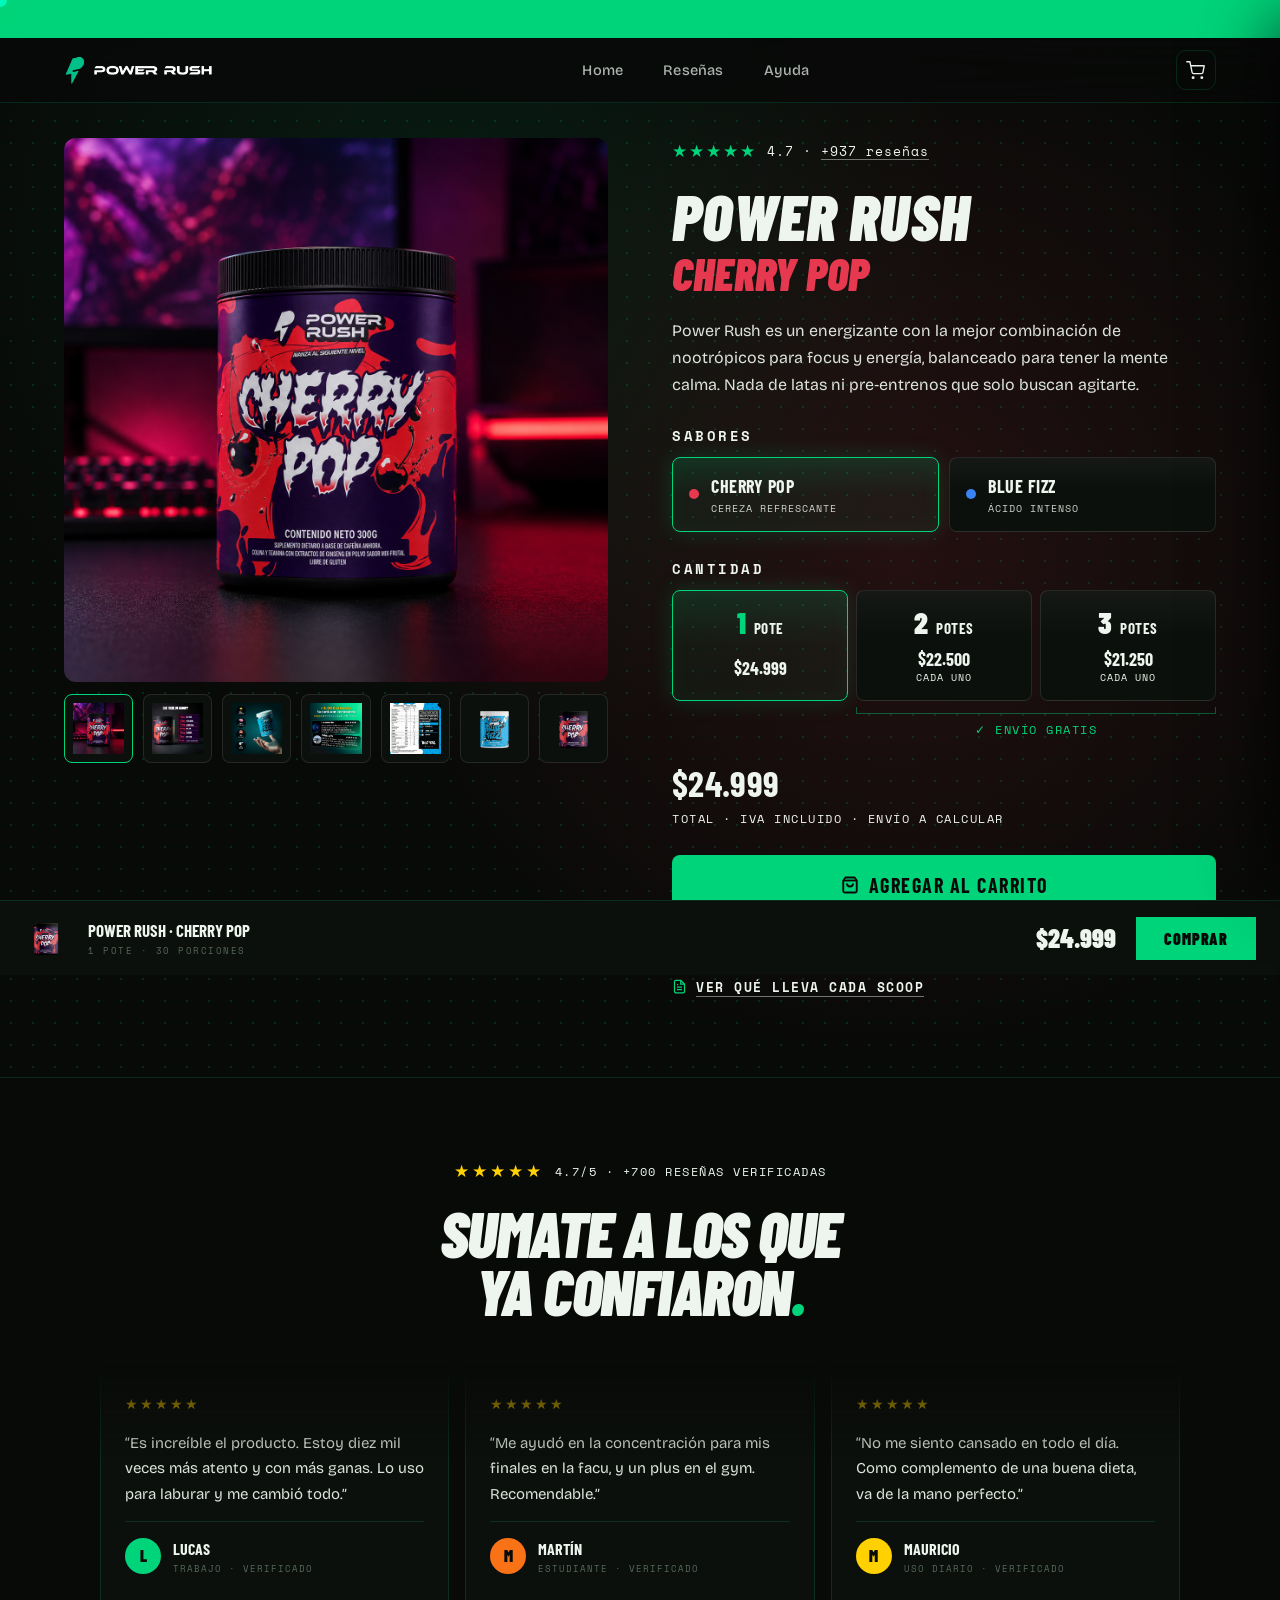
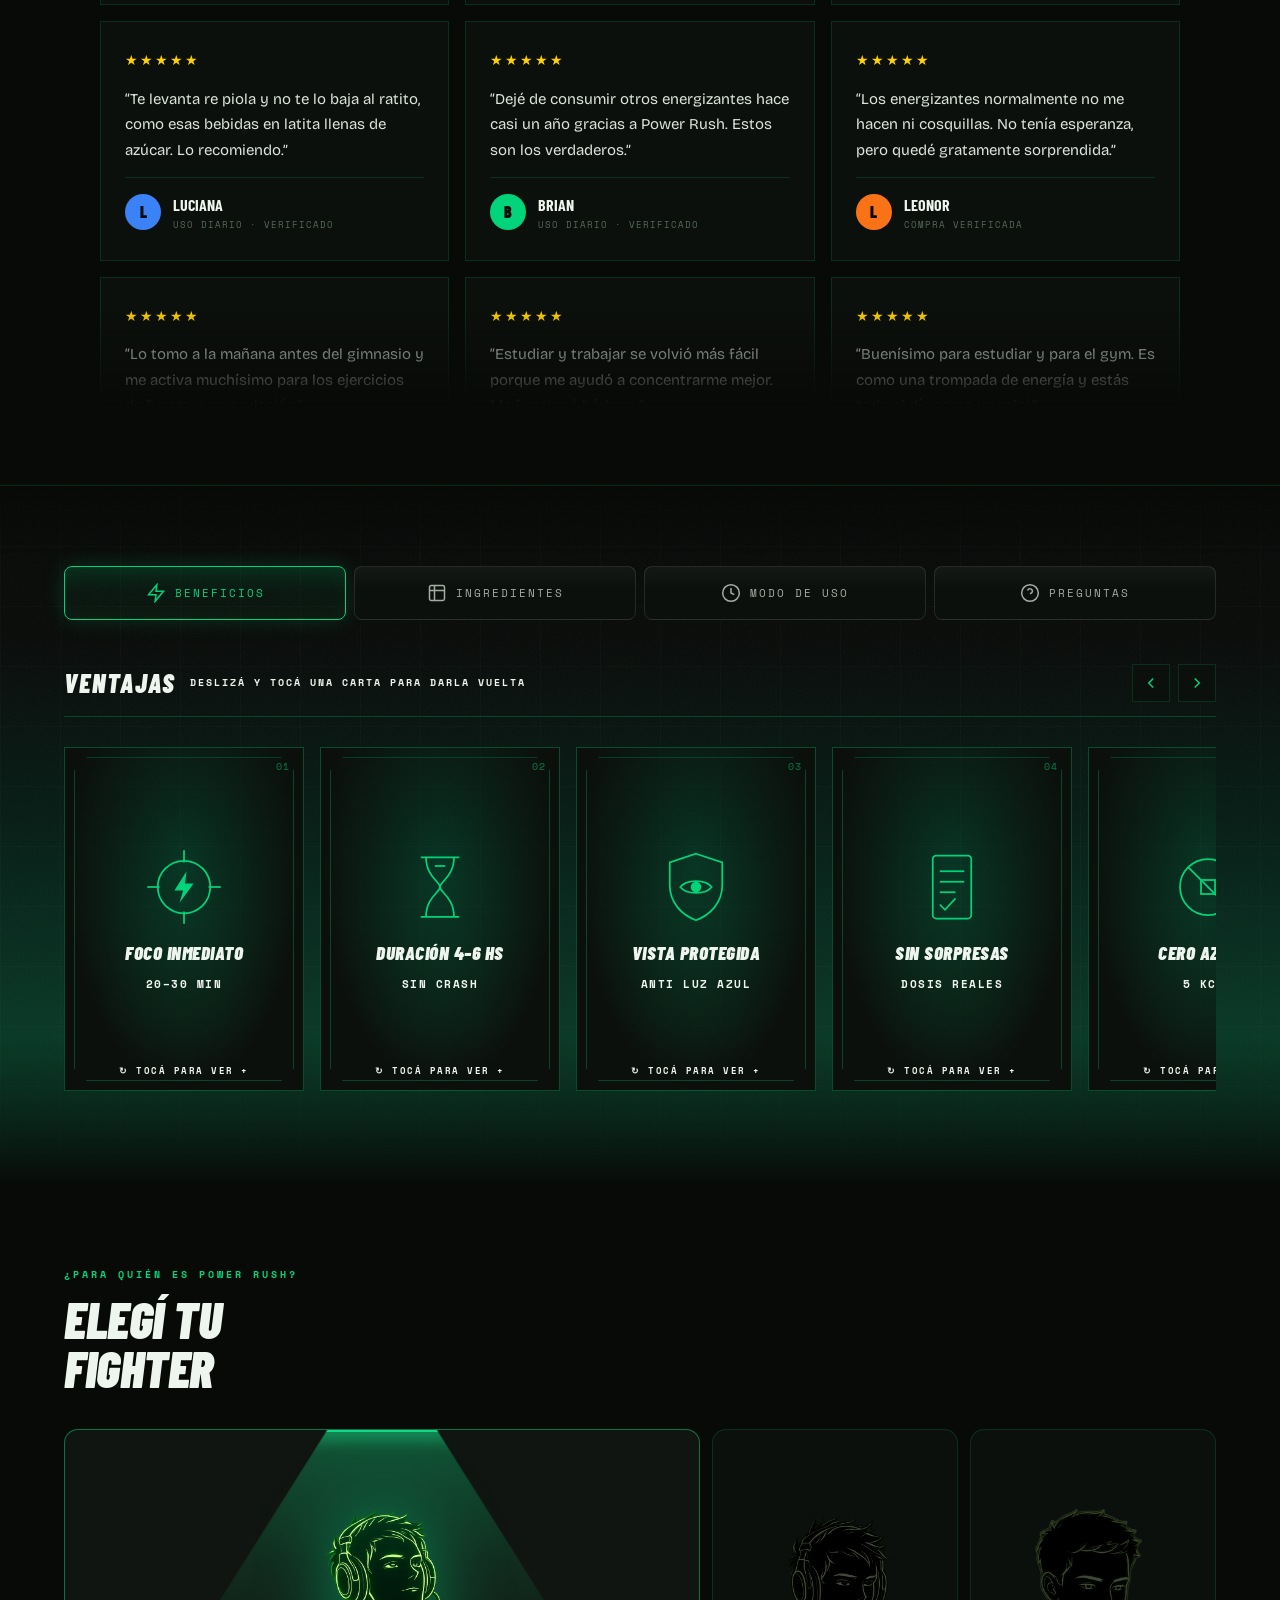
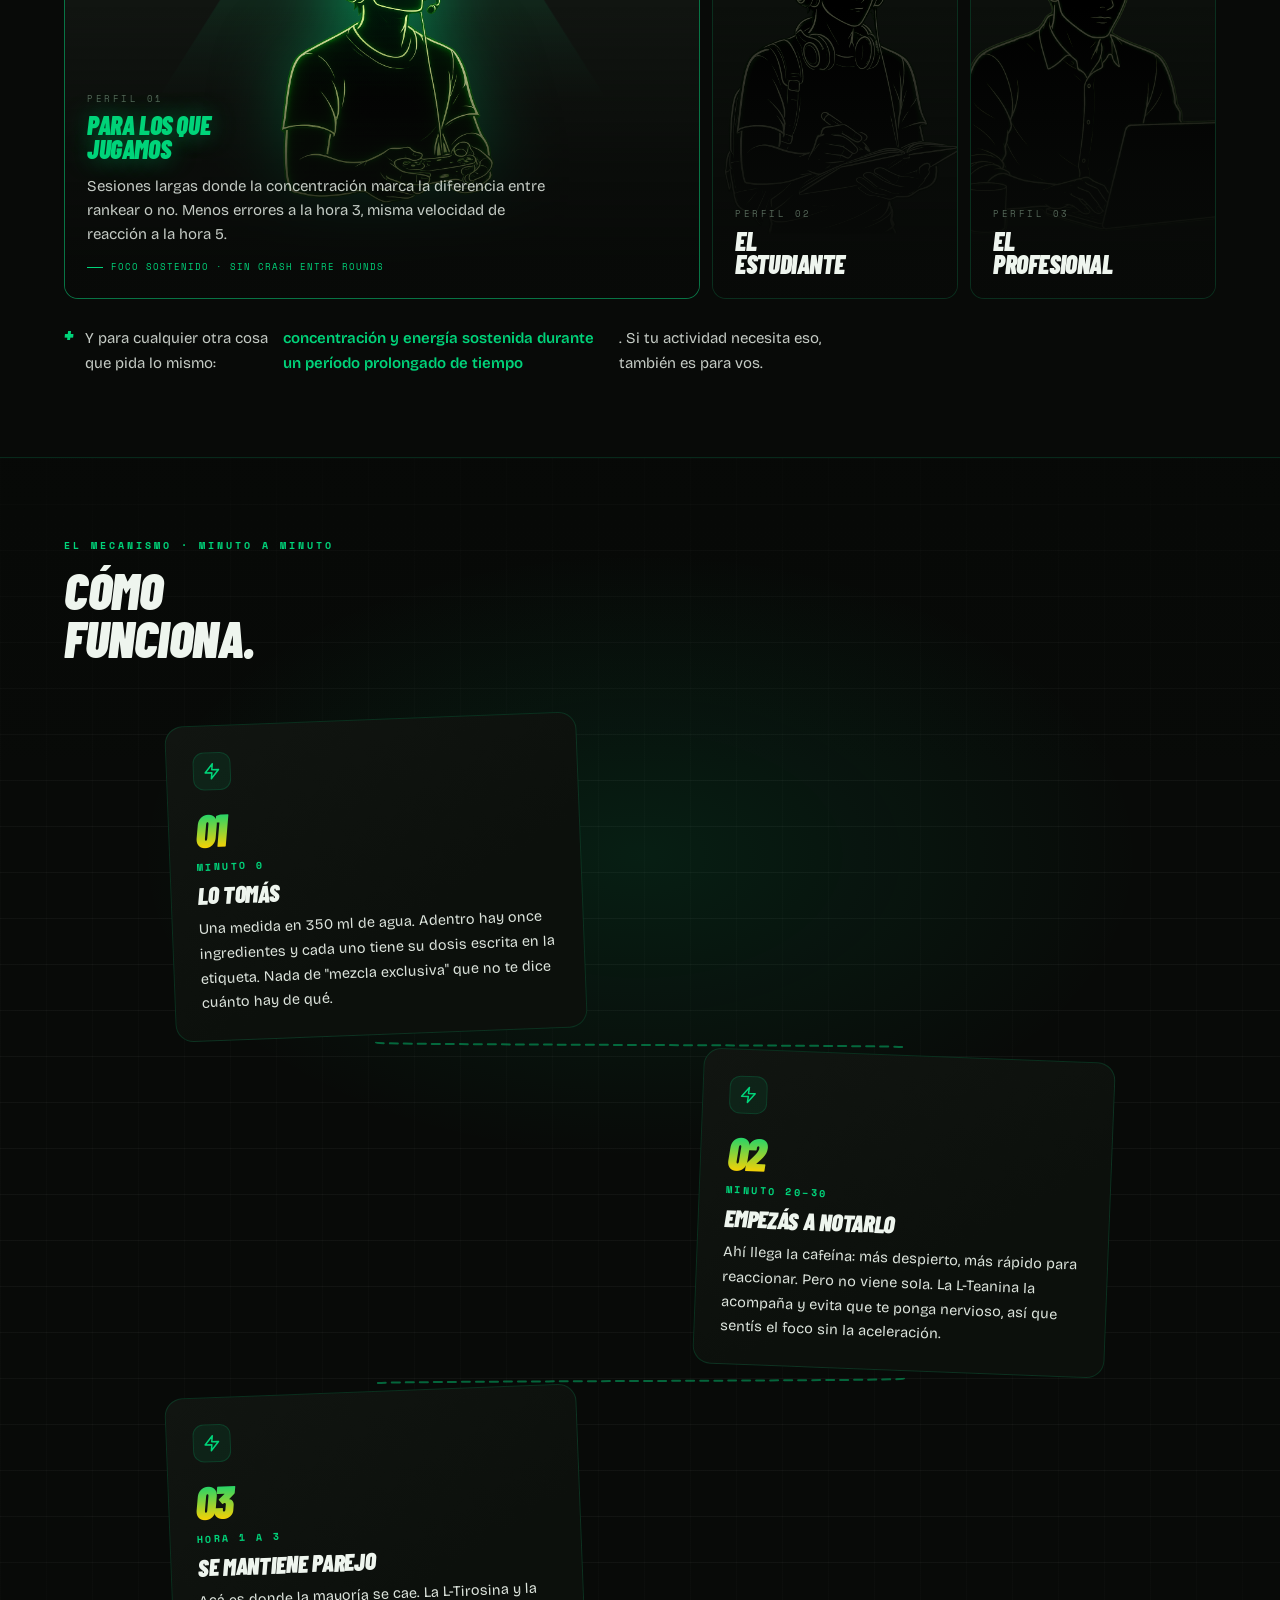
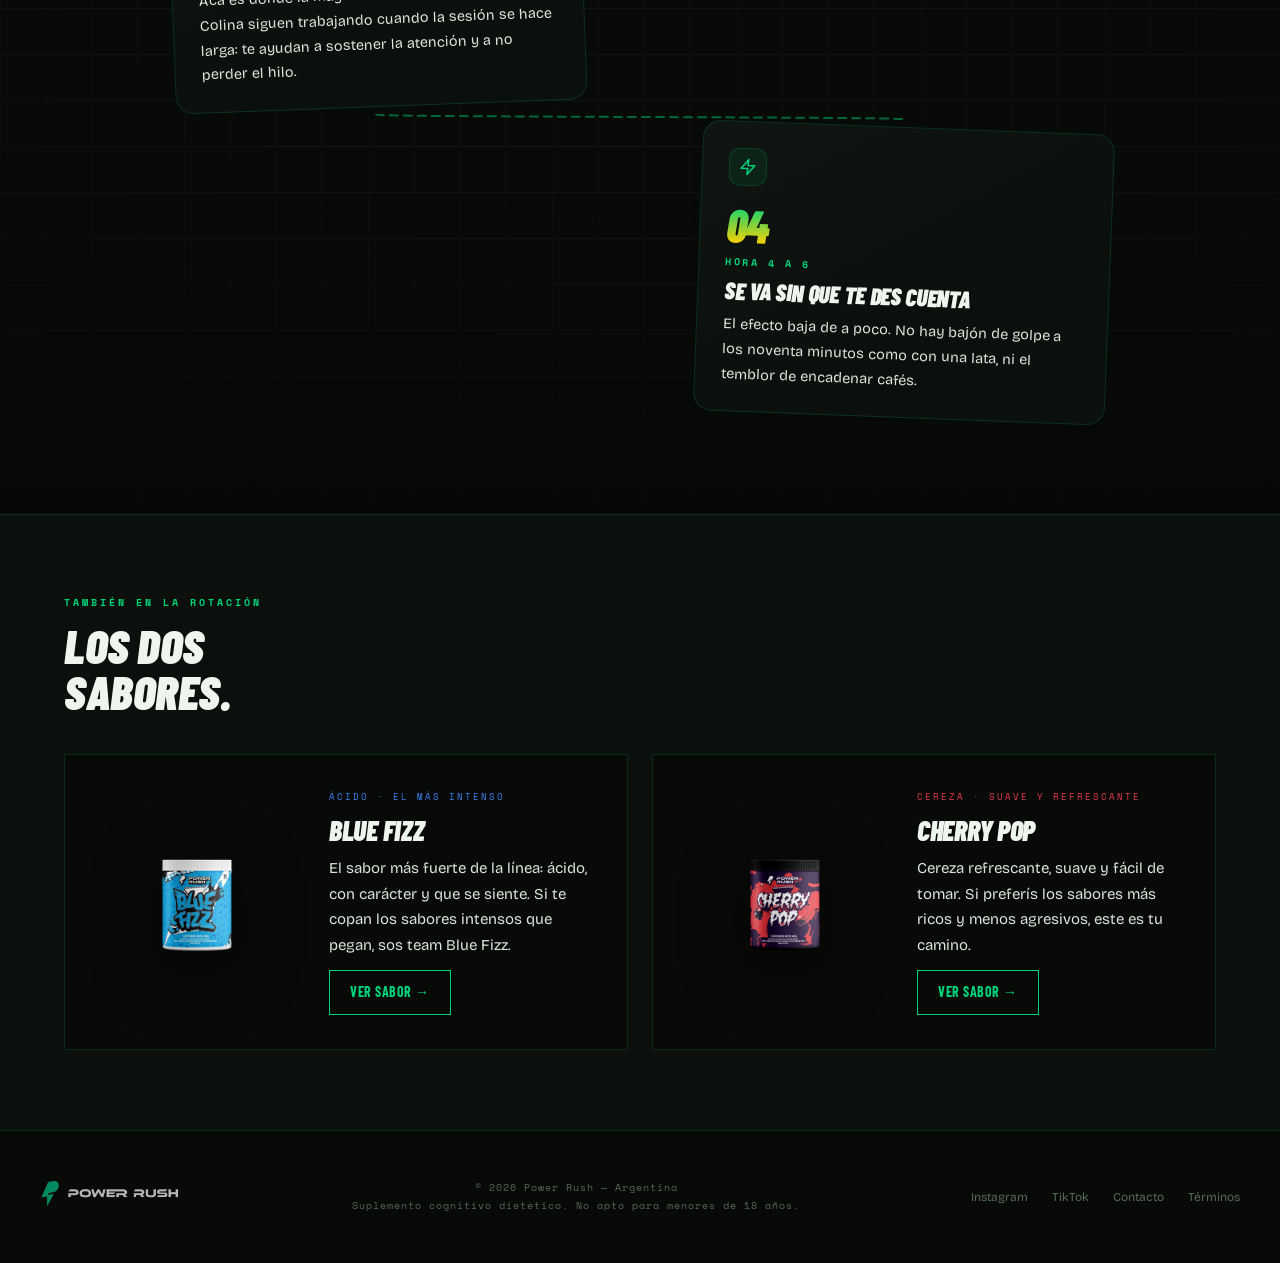
==== products/powerrush/index.html @ f7fc1cd8 "Favicon de marca, URLs limpias y ajustes del carrito Favicon - Reemplaza el data URI que usaba un ra" ====
<!DOCTYPE html>
<html lang="es">
<head>
  <meta charset="UTF-8">
  <meta name="viewport" content="width=device-width, initial-scale=1.0">
  <title>Power Rush — Comprá tu pote</title>
  <link rel="icon" type="image/png" href="/favicon-96x96.png" sizes="96x96">
  <link rel="icon" type="image/svg+xml" href="/favicon.svg">
  <link rel="shortcut icon" href="/favicon.ico">
  <link rel="apple-touch-icon" sizes="180x180" href="/apple-touch-icon.png">
  <link rel="manifest" href="/site.webmanifest">
  <meta name="description" content="Elegí tu sabor y hacé tu pedido. 7 nootropicos + vitaminas. Dosis reales. Envío a todo el país.">
  <link rel="preconnect" href="https://fonts.googleapis.com">
  <link rel="preconnect" href="https://fonts.gstatic.com" crossorigin>
  <link href="https://fonts.googleapis.com/css2?family=Barlow+Condensed:ital,wght@0,400;0,700;0,900;1,700;1,900&family=Bricolage+Grotesque:wght@400;500;600;700&family=Space+Mono:wght@400;700&display=swap" rel="stylesheet">
  <style>
    *, *::before, *::after { margin: 0; padding: 0; box-sizing: border-box; }

    :root {
      --bg:      #080A08;
      --bg2:     #0C100C;
      --bg3:     #111511;
      --green:   #00D47A;
      --glo-lo:  rgba(0,212,122,0.10);
      --yellow:  #FFD100;
      --red:     #FF3C3C;
      --blue:    #3B82F6;
      --orange:  #F97316;
      --cherry:  #E63950;
      --white:   #EEF5EE;
      --gray:    #56685A;
      --border:  rgba(0,212,122,0.16);
      --hd: 'Barlow Condensed', sans-serif;
      --bd: 'Bricolage Grotesque', sans-serif;
      --mo: 'Space Mono', monospace;
      --annh: 38px;
      --flavor-accent: #E63950;
      --flavor-glo: rgba(230,57,80,0.13);
    }

    html { scroll-behavior: smooth; }
    body { background: var(--bg); color: var(--white); font-family: var(--bd); font-size: 16px; line-height: 1.6; overflow-x: hidden; cursor: none; }
    a, button { cursor: none; }

    /* CURSOR */
    #cur { position: fixed; width: 14px; height: 14px; border-radius: 50%; background: var(--green); pointer-events: none; z-index: 10000; transform: translate(-50%,-50%); transition: width .18s, height .18s, opacity .18s; mix-blend-mode: screen; }
    #cur-glo { position: fixed; width: 64px; height: 64px; border-radius: 50%; background: radial-gradient(circle, rgba(0,212,122,.2) 0%, transparent 70%); pointer-events: none; z-index: 9999; transform: translate(-50%,-50%); }
    /* En dispositivos táctiles no hay cursor: ocultamos el punto y restauramos el cursor normal */
    @media (hover: none), (pointer: coarse) {
      #cur, #cur-glo { display: none !important; }
      body, a, button { cursor: auto !important; }
    }

    /* PROGRESS */
    #progress { position: fixed; top: 0; left: 0; height: 3px; width: 0%; z-index: 10001; background: linear-gradient(90deg, var(--green), var(--yellow)); box-shadow: 0 0 8px var(--green); transition: width .06s linear; }

    /* ACHIEVEMENTS */
    /* ANNOUNCE */
    #announce { position: fixed; top: 0; left: 0; right: 0; z-index: 1002; height: var(--annh); background: var(--green); overflow: hidden; }
    .ann-rot { position: relative; width: 100%; height: 100%; }
    .ann-msg { position: absolute; inset: 0; display: flex; align-items: center; justify-content: center; gap: 9px; padding: 0 14px; opacity: 0; font-family: var(--mo); font-weight: 400; font-size: 11.5px; letter-spacing: 1px; text-transform: uppercase; white-space: nowrap; color: #04170D; animation: annRot 15s infinite; }
    .ann-msg:nth-child(2) { animation-delay: 5s; }
    .ann-msg:nth-child(3) { animation-delay: 10s; }
    .ann-msg b { font-weight: 700; }
    .ann-msg svg { width: 14px; height: 14px; flex: none; opacity: .85; }
    @keyframes annRot {
      0%    { opacity: 0; transform: translateY(7px); }
      2.5%  { opacity: 1; transform: translateY(0); }
      30%   { opacity: 1; transform: translateY(0); }
      33%   { opacity: 0; transform: translateY(-7px); }
      100%  { opacity: 0; transform: translateY(-7px); }
    }
    @media (prefers-reduced-motion: reduce) {
      .ann-msg { animation-name: annRotFade; }
      @keyframes annRotFade { 0% { opacity: 0; } 2.5% { opacity: 1; } 30% { opacity: 1; } 33% { opacity: 0; } 100% { opacity: 0; } }
    }

    /* NAV */
    nav { position: fixed; top: var(--annh); left: 0; right: 0; background: rgba(8,10,8,.88); backdrop-filter: blur(24px) saturate(1.4); border-bottom: 1px solid var(--border); padding: 12px 0; z-index: 1000; }
    .nav-inner { max-width: 1200px; margin: 0 auto; padding: 0 24px; display: flex; align-items: center; justify-content: space-between; gap: 24px; }
    .nav-logo img { height: 30px; width: auto; display: block; }
    .nav-links { display: flex; gap: 40px; list-style: none; }
    .nav-links a { position: relative; color: rgba(238,245,238,.72); text-decoration: none; font-size: 14.5px; font-weight: 500; letter-spacing: .2px; transition: color .2s; }
    .nav-links a::after { content: ''; position: absolute; left: 0; right: 0; bottom: -7px; height: 1px; background: var(--green); transform: scaleX(0); transition: transform .22s ease; }
    .nav-links a:hover { color: var(--white); }
    .nav-links a:hover::after { transform: scaleX(1); }

    /* ===== HERO ===== */
    #prod-hero { padding-top: calc(var(--annh) + 60px + 40px); padding-bottom: 80px; position: relative; }
    /* PDP background: radiales duales + puntos (port de 21st.dev, colores Power Rush) */
    .pdp-bg { position: absolute; inset: 0; z-index: 0; overflow: hidden; pointer-events: none; }
    .pdp-bg-spot { position: absolute; inset: 0; background: radial-gradient(circle 520px at 35% 240px, rgba(0,212,122,.09), transparent); }
    .pdp-bg-spot2 { position: absolute; inset: 0; background: radial-gradient(circle 520px at 70% 540px, var(--flavor-glo), transparent); }
    .pdp-bg-dots { position: absolute; inset: 0; background-image: radial-gradient(rgba(0,212,122,.16) 1px, transparent 1px); background-size: 22px 22px; }
    .prod-wrap { max-width: 1200px; margin: 0 auto; padding: 0 24px; position: relative; z-index: 1; display: grid; grid-template-columns: 1fr 1fr; gap: 64px; align-items: start; }

    /* Image col */
    .prod-img-col { position: sticky; top: calc(var(--annh) + 60px + 24px); }
    .prod-gallery { display: flex; flex-direction: column; gap: 12px; }
    .prod-img-main { width: 100%; aspect-ratio: 1 / 1; border-radius: 12px; overflow: hidden; display: flex; align-items: center; justify-content: center; }
    .prod-main-img { width: 100%; height: 100%; object-fit: contain; transition: opacity .3s ease, transform .3s ease; filter: drop-shadow(0 24px 48px rgba(0,0,0,.6)); }
    .prod-main-img.switching { opacity: 0; transform: scale(0.96); }
    .prod-thumbs { display: flex; gap: 10px; }
    .prod-thumb { flex: 1; min-width: 0; aspect-ratio: 1; border: 1px solid rgba(255,255,255,.1); border-radius: 8px; background: var(--bg2); overflow: hidden; display: flex; align-items: center; justify-content: center; padding: 8px; cursor: none; transition: border-color .2s; }
    .prod-thumb:hover { border-color: rgba(255,255,255,.22); }
    .prod-thumb.active { border-color: var(--green); }
    .prod-thumb img { width: 100%; height: 100%; object-fit: contain; }

    /* Info col */
    .prod-info-col { display: flex; flex-direction: column; gap: 26px; }
    .prod-rating { display: flex; align-items: center; gap: 10px; }
    .prod-stars { color: var(--green); font-size: 17px; letter-spacing: 2px; }
    .prod-rating-text { font-family: var(--mo); font-size: 13px; color: var(--white); letter-spacing: 1px; }
    .rating-count { color: inherit; text-decoration: underline; text-underline-offset: 3px; text-decoration-color: rgba(238,245,238,.45); transition: text-decoration-color .2s; }
    .rating-count:hover { text-decoration-color: var(--green); }
    .prod-title { font-family: var(--hd); font-weight: 900; font-style: italic; font-size: clamp(42px, 5vw, 64px); text-transform: uppercase; line-height: .78; letter-spacing: 0.005em; }
    .prod-title .flavor-name { color: var(--flavor-accent); font-size: 0.7em; letter-spacing: 0.005em; transition: color .5s; }
    .prod-desc { font-size: 16px; line-height: 1.7; color: rgba(238,245,238,.92); }

    /* Selector titles */
    .sel-title { font-family: var(--mo); font-weight: 700; font-size: 14px; letter-spacing: 2.5px; text-transform: uppercase; color: var(--white); margin-bottom: 10px; }

    /* Flavor cards */
    .flavor-grid { display: grid; grid-template-columns: 1fr 1fr; gap: 10px; }
    .flavor-card { border: 1px solid rgba(255,255,255,.1); border-radius: 8px; padding: 14px 16px; display: flex; align-items: center; gap: 12px; cursor: none; transition: border-color .2s, background .2s, box-shadow .2s; background: linear-gradient(180deg, rgba(255,255,255,.035), transparent 42%), var(--bg2); }
    .flavor-card:hover { border-color: rgba(255,255,255,.22); }
    .flavor-card.active { border-color: var(--green); background: linear-gradient(180deg, rgba(0,212,122,.12), rgba(0,212,122,.02) 50%), rgba(0,212,122,.03); box-shadow: 0 0 22px rgba(0,212,122,.18), inset 0 0 22px rgba(0,212,122,.05); }
    .flavor-dot { width: 10px; height: 10px; border-radius: 50%; flex-shrink: 0; }
    .flavor-dot.bf { background: var(--blue); }
    .flavor-dot.cp { background: var(--cherry); }
    .flavor-card-name { font-family: var(--hd); font-weight: 700; font-size: 18px; text-transform: uppercase; letter-spacing: .5px; }
    .flavor-card-sub { font-family: var(--mo); font-size: 10px; color: rgba(238,245,238,.85); letter-spacing: 1px; text-transform: uppercase; }

    /* ── Selector de cantidad — botones rectangulares biselados ── */
    .qty-wrap { position: relative; }
    .qty-grid { display: grid; grid-template-columns: repeat(3,1fr); gap: 8px; }
    .qty-card { position: relative; display: flex; flex-direction: row; align-items: baseline; justify-content: center; flex-wrap: wrap; gap: 10px 8px; padding: 16px 12px 14px; min-height: 78px; border-radius: 8px; border: 1px solid rgba(255,255,255,.1); background: linear-gradient(180deg, rgba(255,255,255,.035), transparent 42%), var(--bg2); cursor: none; transition: border-color .2s, background .2s, box-shadow .2s; }
    .qty-card:hover { border-color: rgba(255,255,255,.22); }
    .qty-num { font-family: var(--hd); font-weight: 900; line-height: 1; color: var(--white); font-size: 30px; transition: color .2s; }
    .qty-card.active .qty-num { color: var(--green); }
    .qty-info { display: flex; flex-direction: row; align-items: baseline; gap: 6px; }
    .qty-unit { font-family: var(--hd); font-weight: 700; text-transform: uppercase; letter-spacing: .5px; font-size: 15px; align-self: center; }
    .qty-per { display: none; }
    .qty-meta { display: flex; flex-direction: column; align-items: center; gap: 2px; flex-basis: 100%; }
    .qty-total { font-family: var(--hd); font-weight: 700; line-height: 1; font-size: 18px; }
    .qty-save { font-family: var(--mo); font-size: 10px; letter-spacing: 1px; text-transform: uppercase; color: var(--white); }
    .qty-radio { display: none; }
    .qty-ship { display: none; }
    .qty-card.active { border-color: var(--green); background: linear-gradient(180deg, rgba(0,212,122,.12), rgba(0,212,122,.02) 50%), rgba(0,212,122,.03); box-shadow: 0 0 22px rgba(0,212,122,.18), inset 0 0 22px rgba(0,212,122,.05); }

    /* Envío gratis — bracket que abarca packs 2 y 3 */
    .qty-ship-bracket { margin-left: calc((100% - 16px)/3 + 8px); margin-top: 6px; }
    .qty-ship-line { height: 7px; border: 1px solid rgba(0,212,122,.4); border-top: none; }
    .qty-ship-txt { display: block; text-align: center; margin-top: 6px; font-family: var(--mo); font-size: 12px; letter-spacing: 1.5px; text-transform: uppercase; color: var(--green); }

    /* Price */
    .prod-price-row { display: flex; align-items: baseline; gap: 14px; }
    .prod-price { font-family: var(--hd); font-weight: 700; font-size: 36px; line-height: 1; letter-spacing: 0.01em; }
    .prod-price-note { font-family: var(--mo); font-size: 12px; color: var(--white); letter-spacing: 1.5px; text-transform: uppercase; margin-top: 8px; }
    .prod-price-note .ship-free { color: var(--green); }

    /* CTA */
    .prod-cta { display: flex; align-items: center; justify-content: center; gap: 10px; background: var(--green); color: var(--bg); border: none; border-radius: 8px; padding: 18px 32px; width: 100%; font-family: var(--hd); font-weight: 700; font-size: 20px; letter-spacing: 1.5px; text-transform: uppercase; transition: background .16s, box-shadow .16s, transform .1s; }
    .prod-cta:hover { background: #06EA8A; box-shadow: 0 0 0 4px rgba(0,212,122,.2), 0 8px 32px rgba(0,212,122,.15); }
    .prod-cta:active { transform: scale(0.99); }

    /* Ver etiqueta */
    .btn-etiqueta { display: inline-flex; align-items: center; gap: 7px; color: var(--gray); border-bottom: 1px solid rgba(86,104,90,.35); padding-bottom: 2px; font-family: var(--mo); font-size: 10px; letter-spacing: 1.5px; text-transform: uppercase; text-decoration: none; transition: color .2s, border-color .2s; }
    .btn-etiqueta:hover { color: var(--white); border-color: var(--gray); }

    /* Trust mini */
    .trust-item { display: flex; align-items: center; gap: 9px; font-size: 15px; color: var(--white); }
    .trust-item svg { color: var(--green); flex-shrink: 0; }

    /* Links bajo el CTA */
    .pdp-links { display: flex; flex-direction: column; align-items: flex-start; gap: 12px; }
    .pdp-links .btn-etiqueta { border-bottom: none; padding-bottom: 0; font-family: var(--mo); font-weight: 700; font-size: 13px; letter-spacing: 1.5px; text-transform: uppercase; color: var(--white); gap: 9px; }
    .pdp-links .btn-etiqueta:hover { color: var(--green); }
    .pdp-links .btn-etiqueta svg { color: var(--green); }
    .pdp-links .btn-etiqueta-txt { text-decoration: underline; text-underline-offset: 4px; text-decoration-color: rgba(238,245,238,.45); }
    .pdp-links .btn-etiqueta:hover .btn-etiqueta-txt { text-decoration-color: var(--green); }
    /* Popup etiqueta completa */
    .label-modal { position: fixed; inset: 0; z-index: 3000; display: none; align-items: center; justify-content: center; padding: 28px 20px; }
    .label-modal.open { display: flex; }
    .label-modal-backdrop { position: absolute; inset: 0; background: rgba(4,6,4,.84); -webkit-backdrop-filter: blur(5px); backdrop-filter: blur(5px); animation: lmFade .3s ease; }
    .label-modal-inner { position: relative; z-index: 1; max-width: 680px; width: 100%; max-height: 92vh; animation: lmPop .38s cubic-bezier(.23,1,.32,1); }
    .label-modal-inner img { display: block; width: 100%; height: auto; max-height: 92vh; object-fit: contain; border-radius: 14px; border: 1px solid var(--border); box-shadow: 0 40px 90px -30px rgba(0,0,0,.85); }
    .label-modal-close { position: absolute; top: -16px; right: -16px; width: 40px; height: 40px; display: grid; place-items: center; border-radius: 50%; background: var(--green); color: #04140C; border: none; cursor: pointer; box-shadow: 0 6px 20px -4px rgba(0,212,122,.6); transition: transform .18s ease, filter .18s ease; z-index: 2; }
    .label-modal-close:hover { transform: scale(1.08); filter: brightness(1.05); }
    .label-modal-close:focus-visible { outline: 2px solid #fff; outline-offset: 2px; }
    @keyframes lmFade { from { opacity: 0; } to { opacity: 1; } }
    @keyframes lmPop { from { opacity: 0; transform: translateY(16px) scale(.96); } to { opacity: 1; transform: none; } }
    @media (max-width: 560px) { .label-modal-close { top: -14px; right: -6px; } }
    @media (prefers-reduced-motion: reduce) { .label-modal-backdrop, .label-modal-inner { animation: none; } }

    /* ===== TRUST STRIP ===== */
    #trust-strip { border-top: 1px solid var(--border); border-bottom: 1px solid var(--border); background: var(--bg2); }
    .trust-strip-inner { max-width: 1200px; margin: 0 auto; padding: 0 24px; display: grid; grid-template-columns: repeat(4, 1fr); }
    .ts-item { display: flex; align-items: center; gap: 14px; padding: 24px 20px; border-right: 1px solid var(--border); }
    .ts-item:last-child { border-right: none; }
    .ts-ico { color: var(--green); flex-shrink: 0; }
    .ts-title { font-family: var(--hd); font-weight: 700; font-size: 16px; text-transform: uppercase; letter-spacing: .3px; }
    .ts-sub { font-family: var(--mo); font-size: 9px; color: var(--gray); letter-spacing: 1px; text-transform: uppercase; margin-top: 2px; }

    /* ===== PARA QUIÉN ES · CHOOSE YOUR FIGHTER ===== */
    #para-quien { padding: 80px 0; }
    .pq-wrap { max-width: 1200px; margin: 0 auto; padding: 0 24px; }
    .pq-header { margin-bottom: 36px; }
    .pq-overline { font-family: var(--mo); font-weight: 700; font-size: 10px; letter-spacing: 3px; text-transform: uppercase; color: var(--green); margin-bottom: 12px; }
    .pq-title { font-family: var(--hd); font-weight: 900; font-style: italic; font-size: clamp(36px, 4vw, 52px); text-transform: uppercase; line-height: .95; letter-spacing: -.5px; }

    .cf-stage { display: flex; gap: 12px; height: 470px; }
    .cf-pod { position: relative; flex: 1 1 0; min-width: 0; background: var(--bg2); border: 1px solid var(--border); border-radius: 14px; overflow: hidden; cursor: pointer; padding: 0; text-align: left; color: inherit; font: inherit; display: flex; align-items: flex-end; transition: flex-grow .55s cubic-bezier(.23,1,.32,1), border-color .4s ease, background .4s ease; }
    .cf-pod.active { flex-grow: 2.6; border-color: rgba(0,212,122,.5); background: var(--bg3); }
    .cf-pod:not(.active):hover { border-color: rgba(0,212,122,.34); }
    .cf-pod:focus-visible { outline: 2px solid var(--green); outline-offset: 3px; }

    .cf-pod-img { position: absolute; inset: 0; z-index: 1; display: flex; align-items: flex-end; justify-content: center; pointer-events: none; }
    .cf-pod-img img { height: 100%; width: auto; max-width: none; object-fit: contain; object-position: bottom center; filter: brightness(.3) saturate(.45) contrast(1.05); transform: translateY(4%) scale(.98); transition: filter .55s ease, transform .65s cubic-bezier(.23,1,.32,1); }
    .cf-pod:not(.active):hover .cf-pod-img img { filter: brightness(.5) saturate(.7); }
    .cf-pod.active .cf-pod-img img { filter: brightness(1) saturate(1) drop-shadow(0 6px 34px rgba(0,212,122,.5)); transform: translateY(0) scale(1); }

    /* haz de luz cenital */
    .cf-pod-light { position: absolute; top: 0; left: 50%; transform: translateX(-50%); width: 86%; height: 74%; z-index: 2; pointer-events: none; opacity: 0; mix-blend-mode: screen; background: linear-gradient(to bottom, rgba(0,212,122,.34) 0%, rgba(0,212,122,.12) 38%, rgba(0,212,122,0) 78%); clip-path: polygon(40% 0, 60% 0, 100% 100%, 0 100%); transition: opacity .55s ease; }
    .cf-pod-light::before { content: ''; position: absolute; top: -1px; left: 50%; transform: translateX(-50%); width: 40%; height: 3px; border-radius: 3px; background: var(--green); box-shadow: 0 0 18px 4px rgba(0,212,122,.8); }
    .cf-pod.active .cf-pod-light { opacity: 1; }

    .cf-pod-scrim { position: absolute; left: 0; right: 0; bottom: 0; height: 62%; z-index: 3; pointer-events: none; background: linear-gradient(to top, rgba(8,10,8,.96) 14%, rgba(8,10,8,.72) 46%, rgba(8,10,8,0) 100%); }
    .cf-pod-info { position: relative; z-index: 4; width: 100%; padding: 22px; }
    .cf-pod-num { font-family: var(--mo); font-size: 9px; letter-spacing: 2.5px; text-transform: uppercase; color: var(--gray); margin-bottom: 7px; }
    .cf-pod-name { font-family: var(--hd); font-weight: 900; font-style: italic; font-size: clamp(20px, 2vw, 28px); text-transform: uppercase; line-height: .92; letter-spacing: -.4px; transition: color .4s ease, text-shadow .4s ease; }
    .cf-pod.active .cf-pod-name { color: var(--green); text-shadow: 0 0 26px rgba(0,212,122,.45); }
    .cf-pod-reveal { max-height: 0; opacity: 0; overflow: hidden; transition: max-height .55s ease, opacity .45s ease, margin-top .45s ease; }
    .cf-pod.active .cf-pod-reveal { max-height: 220px; opacity: 1; margin-top: 14px; }
    .cf-pod-desc { font-size: 15px; color: rgba(238,245,238,.82); line-height: 1.6; max-width: 460px; }
    .cf-pod-perks { display: inline-flex; align-items: center; gap: 8px; margin-top: 14px; font-family: var(--mo); font-size: 9px; color: var(--green); letter-spacing: 1px; text-transform: uppercase; }
    .cf-pod-perks::before { content: ''; flex: none; width: 16px; height: 1px; background: var(--green); }

    .cf-pod-badge { position: absolute; top: 16px; right: 16px; z-index: 4; font-family: var(--mo); font-size: 8px; letter-spacing: 1.5px; text-transform: uppercase; color: var(--green); background: rgba(0,212,122,.12); border: 1px solid var(--border); border-radius: 40px; padding: 4px 10px; }

    .cf-note { display: flex; align-items: baseline; gap: 12px; margin-top: 24px; font-size: 15px; color: rgba(238,245,238,.82); line-height: 1.7; max-width: 760px; }
    .cf-note::before { content: '+'; flex: none; font-family: var(--hd); font-weight: 900; font-style: italic; font-size: 22px; line-height: 1; color: var(--green); }
    .cf-note b { color: var(--green); font-weight: 600; }

    @media (prefers-reduced-motion: reduce) { .cf-pod, .cf-pod-img img, .cf-pod-light, .cf-pod-reveal { transition: none; } }

    /* ===== TABS ===== */
    #tabs-section { position: relative; padding: 80px 0; border-top: 1px solid var(--border); background: var(--bg); }

    /* Fondo en gradiente + trama, en la paleta de la marca.
       Cuatro capas apiladas: degradado, grano, grilla y diagonales.
       La máscara apaga los últimos 150px para que no choque con #para-quien. */
    .tabs-bg { position: absolute; inset: 0; z-index: 0; overflow: hidden; pointer-events: none;
      -webkit-mask-image: linear-gradient(to bottom, transparent 0, #000 70px, #000 calc(100% - 150px), transparent 100%);
      mask-image: linear-gradient(to bottom, transparent 0, #000 70px, #000 calc(100% - 150px), transparent 100%); }
    /* Cada parada mezclada 70/30 contra --bg: el verde baja un 30% y el extremo
       oscuro queda intacto. El pico en #084A2F deja el texto y el "+" del FAQ,
       que caen directo sobre el fondo, bien por encima del umbral de contraste. */
    .tabs-bg-grad { position: absolute; inset: 0; background: linear-gradient(180deg, #060806 0%, #080A08 22%, #051C15 48%, #073523 76%, #07432B 92%, #084A2F 100%); }
    .tabs-bg-noise { position: absolute; inset: 0; opacity: .05; background-size: 150px 150px;
      background-image: url("data:image/svg+xml,%3Csvg xmlns='http://www.w3.org/2000/svg' width='150' height='150'%3E%3Cfilter id='n'%3E%3CfeTurbulence type='fractalNoise' baseFrequency='0.82' numOctaves='4' stitchTiles='stitch'/%3E%3C/filter%3E%3Crect width='100%25' height='100%25' filter='url(%23n)'/%3E%3C/svg%3E"); }
    .tabs-bg-grid { position: absolute; inset: 0; opacity: .2; background-size: 60px 60px;
      background-image: linear-gradient(rgba(238,245,238,.1) 1px, transparent 1px), linear-gradient(90deg, rgba(238,245,238,.1) 1px, transparent 1px); }
    .tabs-bg-diag { position: absolute; inset: 0; opacity: .1; background-size: 40px 40px;
      background-image: linear-gradient(45deg, rgba(238,245,238,.1) 1px, transparent 1px), linear-gradient(-45deg, rgba(238,245,238,.1) 1px, transparent 1px); }

    .tabs-wrap { position: relative; z-index: 1; max-width: 1200px; margin: 0 auto; padding: 0 24px; }

    /* Tab nav — botones biselados (PILL) */
    .tabs-nav { display: grid; grid-template-columns: repeat(4,1fr); gap: 8px; margin-bottom: 44px; }
    .tab-btn { display: flex; align-items: center; justify-content: center; gap: 9px; padding: 16px 12px; min-height: 54px; border-radius: 8px; border: 1px solid rgba(255,255,255,.1); background: linear-gradient(180deg, rgba(255,255,255,.035), transparent 42%), var(--bg2); cursor: none; color: rgba(238,245,238,.68); transition: color .2s, background .2s, border-color .2s, box-shadow .2s; }
    .tab-btn:hover { color: var(--white); border-color: rgba(255,255,255,.22); }
    .tab-btn.active { color: var(--green); border-color: var(--green); background: linear-gradient(180deg, rgba(0,212,122,.12), rgba(0,212,122,.02) 50%), rgba(0,212,122,.03); box-shadow: 0 0 22px rgba(0,212,122,.18), inset 0 0 22px rgba(0,212,122,.05); }
    .tab-ico { width: 20px; height: 20px; flex-shrink: 0; }
    .tab-label { font-family: var(--mo); font-size: 11px; letter-spacing: 2px; text-transform: uppercase; white-space: nowrap; }
    .tab-num { display: none; font-family: var(--mo); }

    .tab-panel { display: none; }
    .tab-panel.active { display: block; }

    /* Ventajas — carrusel de cartas con flip 3D (estilo emblem) */
    .wc-wrap { position: relative; }
    .wc-head { display: flex; align-items: center; gap: 14px; padding-bottom: 14px; margin-bottom: 22px; border-bottom: 1px solid rgba(0,212,122,.25); }
    .wc-title { font-family: var(--hd); font-weight: 900; font-style: italic; font-size: 26px; letter-spacing: 2px; text-transform: uppercase; line-height: 1; }
    .wc-sub { flex: 1; font-family: var(--mo); font-weight: 700; font-size: 10px; letter-spacing: 2px; text-transform: uppercase; color: var(--white); }
    .wc-arrows { display: flex; gap: 8px; }
    .wc-arrow { width: 38px; height: 38px; display: flex; align-items: center; justify-content: center; border: 1px solid var(--border); background: var(--bg2); color: var(--green); cursor: none; transition: background .16s, border-color .16s; }
    .wc-arrow:hover { background: rgba(0,212,122,.1); border-color: var(--green); }

    /* Rail carrusel — deslizable con touch, rueda y arrastre de mouse */
    .wc-rail { display: flex; gap: 16px; overflow-x: auto; scroll-snap-type: x proximity; scroll-behavior: smooth; padding: 8px 2px 16px; scrollbar-width: none; touch-action: pan-x; -webkit-overflow-scrolling: touch; }
    .wc-rail::-webkit-scrollbar { display: none; }
    .wc-rail.dragging { scroll-behavior: auto; scroll-snap-type: none; user-select: none; }
    .wc-rail.dragging .wc-card { pointer-events: none; }

    /* Carta + flip 3D */
    .wc-card { flex: 0 0 240px; width: 240px; height: 344px; perspective: 1200px; cursor: none; border: none; background: none; padding: 0; scroll-snap-align: start; }
    .wc-flip { position: relative; width: 100%; height: 100%; transform-style: preserve-3d; -webkit-transform-style: preserve-3d; transition: transform .6s cubic-bezier(.4,.2,.2,1); }
    .wc-card.flipped .wc-flip { transform: rotateY(180deg); -webkit-transform: rotateY(180deg); }
    .wc-card:not(.flipped):hover .wc-flip { transform: translateY(-5px); }
    .wc-face { position: absolute; inset: 0; backface-visibility: hidden; -webkit-backface-visibility: hidden; display: flex; flex-direction: column; align-items: center; justify-content: center; gap: 14px; padding: 28px 22px; overflow: hidden; border: 1px solid rgba(0,212,122,.3); background: radial-gradient(ellipse at 50% 34%, rgba(0,212,122,.1), var(--bg2) 70%); transition: border-color .25s, box-shadow .25s, opacity 0s linear .3s; }
    .wc-back { transform: rotateY(180deg); -webkit-transform: rotateY(180deg); opacity: 0; }
    /* Conmutación de caras por opacidad (a prueba de iOS, donde backface-visibility falla):
       la cara que no se ve se apaga justo en el punto medio del giro (carta de canto) */
    .wc-card.flipped .wc-front { opacity: 0; }
    .wc-card.flipped .wc-back { opacity: 1; }
    .wc-face::before { content: ''; position: absolute; inset: 9px; border: 1px solid rgba(0,212,122,.28); pointer-events: none; z-index: 1; clip-path: polygon(13px 0, calc(100% - 13px) 0, 100% 13px, 100% calc(100% - 13px), calc(100% - 13px) 100%, 13px 100%, 0 calc(100% - 13px), 0 13px); }
    .wc-card.flipped .wc-face, .wc-card:hover .wc-face { border-color: var(--green); box-shadow: 0 0 26px rgba(0,212,122,.2); }

    /* Frente */
    .wc-illu { color: var(--green); position: relative; z-index: 2; }
    .wc-illu svg { display: block; }
    .wc-name { font-family: var(--hd); font-weight: 900; font-style: italic; font-size: 19px; text-transform: uppercase; letter-spacing: .5px; line-height: 1.05; text-align: center; position: relative; z-index: 2; }
    .wc-tag { font-family: var(--mo); font-weight: 700; font-size: 11px; letter-spacing: 1.5px; text-transform: uppercase; color: var(--white); position: relative; z-index: 2; }
    .wc-index { position: absolute; top: 11px; right: 13px; font-family: var(--mo); font-size: 10px; letter-spacing: 1px; color: rgba(0,212,122,.55); z-index: 3; }
    .wc-flip-hint { position: absolute; bottom: 12px; left: 0; right: 0; display: flex; align-items: center; justify-content: center; gap: 5px; font-family: var(--mo); font-weight: 700; font-size: 9px; letter-spacing: 1.5px; text-transform: uppercase; color: var(--white); z-index: 3; }

    /* Dorso */
    .wc-back-title { font-family: var(--hd); font-weight: 900; font-style: italic; font-size: 18px; text-transform: uppercase; letter-spacing: .5px; color: var(--green); text-align: center; position: relative; z-index: 2; }
    .wc-back-rule { width: 36px; height: 2px; background: var(--green); margin: 12px 0 14px; position: relative; z-index: 2; }
    .wc-back-desc { font-size: 13px; color: rgba(238,245,238,.8); line-height: 1.6; text-align: center; position: relative; z-index: 2; }

    /* Ingredientes */
    .ing-wrap { display: flex; flex-direction: column; gap: 24px; }
    .ing-table-wrap { border: 1px solid var(--border); }
    .ing-row { display: grid; grid-template-columns: 1fr auto 200px; align-items: center; gap: 24px; padding: 18px 24px; border-bottom: 1px solid var(--border); }
    .ing-row:last-child { border-bottom: none; }
    .ing-row:hover { background: rgba(0,212,122,.03); }
    .ing-name { font-family: var(--mo); font-size: 11px; letter-spacing: 1.5px; text-transform: uppercase; }
    .ing-dose { font-family: var(--hd); font-weight: 700; font-size: 18px; color: var(--green); }
    .ing-bar-wrap { height: 3px; background: rgba(0,212,122,.12); }
    .ing-bar-fill { height: 100%; background: var(--green); width: 0; transition: width 1s ease; }
    .ing-footer { display: flex; align-items: center; justify-content: space-between; flex-wrap: wrap; gap: 16px; padding-top: 8px; }
    .ing-note-text { font-family: var(--mo); font-weight: 700; font-size: 11px; color: var(--white); letter-spacing: 1.5px; text-transform: uppercase; }
    /* Ingredientes en carrusel horizontal (4 visibles, deslizás para ver las otras) */
    .ing-head { display: flex; align-items: center; justify-content: space-between; gap: 16px; margin-bottom: 14px; }
    .ing-head-hint { font-family: var(--mo); font-weight: 700; font-size: 10px; letter-spacing: 1.5px; text-transform: uppercase; color: rgba(238,245,238,.62); }
    .ing-arrows { display: flex; gap: 8px; }
    .ing-rail { display: flex; gap: 13px; overflow-x: auto; scroll-snap-type: x proximity; scroll-behavior: smooth; padding: 4px 2px 12px; scrollbar-width: none; -ms-overflow-style: none; cursor: grab; user-select: none; -webkit-user-select: none; touch-action: pan-x; }
    .ing-rail::-webkit-scrollbar { display: none; }
    .ing-rail.dragging { cursor: grabbing; scroll-behavior: auto; scroll-snap-type: none; }
    .ing-rail.dragging .ing-card { pointer-events: none; }
    .ing-card { flex: 0 0 clamp(190px, calc((100% - 39px) / 4), 320px); scroll-snap-align: start; position: relative; overflow: hidden; background: var(--bg2); border: 1px solid var(--border); border-radius: 13px; padding: 20px 18px 17px; min-height: 132px; display: flex; flex-direction: column; justify-content: space-between; gap: 14px; transition: transform .32s cubic-bezier(.23,1,.32,1), border-color .3s ease, box-shadow .32s ease; will-change: transform; }
    .ing-card:hover { transform: translateY(-5px); border-color: rgba(0,212,122,.45); box-shadow: 0 20px 38px -16px rgba(0,212,122,.2), 0 8px 20px -8px rgba(0,0,0,.5); }
    .ing-card-glow { position: absolute; inset: 0; z-index: 0; pointer-events: none; background: radial-gradient(circle at 82% 12%, rgba(0,212,122,.16), transparent 60%); opacity: 0; transition: opacity .32s ease; }
    .ing-card:hover .ing-card-glow { opacity: 1; }
    .ing-card-top { position: relative; z-index: 1; }
    .ing-card-name { display: block; font-family: var(--hd); font-weight: 900; font-style: italic; font-size: 23px; text-transform: uppercase; letter-spacing: 0.04em; line-height: 1; }
    .ing-card-fn { display: block; margin-top: 9px; font-family: var(--mo); font-weight: 700; font-size: 11px; letter-spacing: .8px; text-transform: uppercase; color: rgba(238,245,238,.92); line-height: 1.45; }
    .ing-card-dose { position: relative; z-index: 1; display: flex; align-items: baseline; gap: 3px; font-family: var(--hd); font-weight: 900; color: var(--green); line-height: 1; transition: text-shadow .3s ease; }
    .ing-card-dose b { font-size: 38px; letter-spacing: -1px; font-style: italic; }
    .ing-card-dose span { font-size: 14px; font-weight: 700; letter-spacing: .5px; }
    .ing-card:hover .ing-card-dose { text-shadow: 0 0 22px rgba(0,212,122,.55); }
    .ing-card-vit .ing-card-name { color: var(--green); }
    .ing-card-vitlist { position: relative; z-index: 1; font-family: var(--mo); font-weight: 700; font-size: 13px; letter-spacing: .8px; color: rgba(238,245,238,.95); line-height: 1.55; }
    #tab-ingredientes.active .ing-rail .ing-card { animation: ingUp .5s both cubic-bezier(.23,1,.32,1); }
    .ing-rail .ing-card:nth-child(1){animation-delay:.03s}.ing-rail .ing-card:nth-child(2){animation-delay:.08s}.ing-rail .ing-card:nth-child(3){animation-delay:.13s}.ing-rail .ing-card:nth-child(4){animation-delay:.18s}.ing-rail .ing-card:nth-child(5){animation-delay:.23s}.ing-rail .ing-card:nth-child(6){animation-delay:.28s}.ing-rail .ing-card:nth-child(7){animation-delay:.33s}.ing-rail .ing-card:nth-child(8){animation-delay:.38s}.ing-rail .ing-card:nth-child(9){animation-delay:.43s}
    @keyframes ingUp { from { opacity: 0; transform: translateY(22px); } to { opacity: 1; transform: none; } }
    @media (prefers-reduced-motion: reduce) { .ing-card, #tab-ingredientes.active .ing-rail .ing-card { animation: none; transition: none; } .ing-rail { scroll-behavior: auto; } }
    @media (max-width: 640px) { .ing-card { flex-basis: 74%; } .ing-arrows { display: none; } }

    /* Modo de uso */
    .uso-steps { display: grid; grid-template-columns: repeat(3, 1fr); gap: 24px; }
    .uso-card { position: relative; height: 420px; border: 1px solid var(--border); border-radius: 16px; background: var(--bg2); overflow: hidden; padding: 22px; display: flex; flex-direction: column; justify-content: flex-end; transition: transform .4s cubic-bezier(.23,1,.32,1), box-shadow .4s ease, border-color .4s ease; will-change: transform; }
    .uso-card:hover { transform: translateY(-10px); border-color: rgba(0,212,122,.42); box-shadow: 0 26px 50px -14px rgba(0,212,122,.20), 0 10px 24px -8px rgba(0,0,0,.5); }
    .uso-card-glow { position: absolute; inset: 0; z-index: 0; pointer-events: none; background: radial-gradient(circle at 50% 33%, rgba(0,212,122,.18) 0%, transparent 60%); opacity: .75; transition: opacity .4s ease; }
    .uso-card:hover .uso-card-glow { opacity: 1; }
    .uso-card-num { position: absolute; top: 20px; left: 22px; z-index: 3; font-family: var(--mo); font-size: 12px; letter-spacing: 2px; color: rgba(238,245,238,.5); }
    .uso-card-img { position: absolute; left: 0; right: 0; top: 6px; bottom: 142px; z-index: 1; display: flex; align-items: center; justify-content: center; transition: transform .45s cubic-bezier(.23,1,.32,1); }
    .uso-card-img img { width: 220px; height: 220px; object-fit: contain; filter: drop-shadow(0 8px 30px rgba(0,212,122,.32)); }
    .uso-card:hover .uso-card-img { transform: scale(1.12) translateY(-12px); }
    .uso-card-body { position: relative; z-index: 2; min-height: 118px; background: rgba(8,10,8,.74); backdrop-filter: blur(8px); border: 1px solid var(--border); border-radius: 11px; padding: 16px 18px; }
    .uso-card-tag { display: inline-block; font-family: var(--mo); font-size: 10px; letter-spacing: 1.5px; text-transform: uppercase; color: var(--green); background: rgba(0,212,122,.12); border: 1px solid var(--border); border-radius: 40px; padding: 5px 12px; margin-bottom: 12px; }
    .uso-card-title { font-family: var(--hd); font-weight: 900; font-style: italic; font-size: 22px; text-transform: uppercase; letter-spacing: -.4px; line-height: 1; margin-bottom: 9px; }
    .uso-card-text { font-family: var(--mo); font-weight: 700; font-size: 12px; letter-spacing: 1px; text-transform: uppercase; color: var(--white); line-height: 1.75; }
    @media (prefers-reduced-motion: reduce) { .uso-card, .uso-card-img { transition: none; } }

    /* FAQ */
    .faq-list { display: flex; flex-direction: column; gap: 0; border: 1px solid var(--border); }
    .faq-item { border-bottom: 1px solid var(--border); }
    .faq-item:last-child { border-bottom: none; }
    .faq-q { width: 100%; display: flex; align-items: center; justify-content: space-between; gap: 16px; padding: 20px 24px; background: none; border: none; color: var(--white); font-family: var(--hd); font-size: 18px; font-weight: 700; text-align: left; transition: color .2s; }
    .faq-q:hover { color: var(--green); }
    .faq-ico { font-family: var(--mo); font-size: 20px; color: var(--green); flex-shrink: 0; margin-left: 16px; transition: transform .25s; }
    .faq-a { max-height: 0; overflow: hidden; transition: max-height .3s ease, padding .3s ease; font-size: 14px; color: rgba(238,245,238,.65); line-height: 1.7; }
    .faq-a.open { max-height: 400px; padding: 0 24px 20px; }
    .faq-a.open.tall { max-height: 900px; }
    .faq-q.open .faq-ico { transform: rotate(45deg); }
    .faq-video-btn { display: inline-flex; align-items: center; gap: 7px; margin-top: 14px; background: none; border: 1px solid var(--green); color: var(--green); padding: 9px 15px; font-family: var(--mo); font-size: 10px; letter-spacing: 1.5px; text-transform: uppercase; cursor: none; transition: background .16s, color .16s; }
    .faq-video-btn:hover { background: var(--green); color: var(--bg); }
    .faq-video { margin-top: 14px; }
    .faq-video video { width: 100%; max-width: 480px; display: block; border: 1px solid var(--border); }

    /* ===== CÓMO FUNCIONA ===== */
    #timeline { position: relative; overflow: hidden; padding: 80px 0 96px; border-top: 1px solid var(--border); background: var(--bg); }
    /* renglones horizontales + grid sutil (con fade en los bordes) */
    #timeline::before { content: ''; position: absolute; inset: 0; z-index: 0; pointer-events: none;
      background-image: linear-gradient(rgba(238,245,238,.045) 1px, transparent 1px), linear-gradient(90deg, rgba(238,245,238,.02) 1px, transparent 1px);
      background-size: 100% 46px, 46px 100%;
      -webkit-mask-image: radial-gradient(ellipse 92% 82% at 50% 42%, #000 52%, transparent 100%);
      mask-image: radial-gradient(ellipse 92% 82% at 50% 42%, #000 52%, transparent 100%); }
    /* gradient de profundidad (glow verde arriba + viñeta) */
    #timeline::after { content: ''; position: absolute; inset: 0; z-index: 0; pointer-events: none;
      background: radial-gradient(ellipse 760px 460px at 50% 24%, rgba(0,212,122,.10), transparent 66%),
        linear-gradient(180deg, rgba(6,8,6,.6), transparent 20%, transparent 80%, rgba(6,8,6,.72)); }
    .tl-wrap { position: relative; z-index: 1; max-width: 1200px; margin: 0 auto; padding: 0 24px; }
    .tl-header { margin-bottom: 56px; }
    .tl-overline { font-family: var(--mo); font-weight: 700; font-size: 10px; letter-spacing: 3px; text-transform: uppercase; color: var(--green); margin-bottom: 12px; }
    .tl-title { font-family: var(--hd); font-weight: 900; font-style: italic; font-size: clamp(36px, 4vw, 52px); text-transform: uppercase; line-height: .95; letter-spacing: -.5px; }

    /* Tarjetas alternadas unidas por un camino punteado.
       El path lo dibuja el JS midiendo las tarjetas reales, así siempre las une
       aunque cambie el texto, el idioma o el ancho de pantalla. */
    .hw { position: relative; display: flex; flex-direction: column; gap: 20px; max-width: 940px; margin: 0 auto; }
    .hw-path { position: absolute; inset: 0; width: 100%; height: 100%; overflow: visible; pointer-events: none; z-index: 0; }
    .hw-path path { fill: none; stroke: rgba(0,212,122,.45); stroke-width: 2; stroke-linecap: round; stroke-dasharray: 8 6; animation: hwMarch 3s linear infinite; }
    @keyframes hwMarch { to { stroke-dashoffset: -140; } }

    .hw-card { --rot: 0deg; position: relative; z-index: 1; width: 100%; max-width: 412px; padding: 26px 26px 24px; border-radius: 18px; border: 1px solid var(--border); background: linear-gradient(150deg, var(--bg3), var(--bg2) 62%); transform: rotate(var(--rot)); transition: transform .35s cubic-bezier(.23,1,.32,1), border-color .3s ease, box-shadow .35s ease; }
    .hw-card:nth-of-type(odd)  { align-self: flex-start; --rot: -2.2deg; }
    .hw-card:nth-of-type(even) { align-self: flex-end; --rot: 2.2deg; }
    .hw-card:hover { transform: rotate(var(--rot)) translateY(-5px) scale(1.015); z-index: 2; border-color: rgba(0,212,122,.45); box-shadow: 0 0 60px -22px rgba(0,212,122,.55); }

    /* El rayo del logo reemplaza a la chinche de la referencia */
    .hw-ico { display: grid; place-items: center; width: 38px; height: 38px; border-radius: 11px; border: 1px solid var(--border); background: rgba(0,212,122,.08); color: var(--green); margin-bottom: 18px; }
    .hw-ico svg { width: 18px; height: 18px; }
    .hw-n { font-family: var(--hd); font-weight: 900; font-style: italic; font-size: 46px; line-height: .9; letter-spacing: -1.5px;
      background: linear-gradient(180deg, var(--green), var(--yellow)); -webkit-background-clip: text; background-clip: text; color: transparent; }
    .hw-time { font-family: var(--mo); font-weight: 700; font-size: 10px; letter-spacing: 2.5px; text-transform: uppercase; color: var(--green); margin: 10px 0 8px; }
    .hw-t { font-family: var(--hd); font-weight: 900; font-style: italic; font-size: 24px; text-transform: uppercase; letter-spacing: -.3px; line-height: 1; margin-bottom: 10px; }
    .hw-d { font-size: 14.5px; line-height: 1.7; color: rgba(238,245,238,.92); }

    @media (prefers-reduced-motion: reduce) {
      .hw-path path { animation: none; }
      .hw-card { transition: none; }
    }

    /* ===== RESEÑAS ===== */
    #prod-reviews { padding: 80px 0; border-top: 1px solid var(--border); }
    .rev-wrap { max-width: 1200px; margin: 0 auto; padding: 0 24px; }
    .rev-header { margin-bottom: 40px; }
    .rev-overline { font-family: var(--mo); font-weight: 700; font-size: 10px; letter-spacing: 3px; text-transform: uppercase; color: var(--green); margin-bottom: 12px; }
    .rev-title { font-family: var(--hd); font-weight: 900; font-style: italic; font-size: clamp(36px, 4vw, 52px); text-transform: uppercase; line-height: .95; letter-spacing: -.5px; }
    .rev-agg { display: flex; align-items: center; gap: 16px; margin-top: 16px; }
    .rev-agg-num { font-family: var(--hd); font-weight: 900; font-style: italic; font-size: 48px; line-height: 1; letter-spacing: -1px; }
    .rev-agg-stars { color: var(--yellow); font-size: 18px; letter-spacing: 3px; }
    .rev-agg-count { font-family: var(--mo); font-size: 9px; color: var(--gray); letter-spacing: 1.5px; text-transform: uppercase; }
    .rev-grid { display: grid; grid-template-columns: repeat(3, 1fr); gap: 20px; }
    .rev-card { background: var(--bg2); border: 1px solid var(--border); padding: 28px 24px; display: flex; flex-direction: column; gap: 14px; }
    .rev-stars { color: var(--yellow); font-size: 14px; letter-spacing: 2px; }
    .rev-text { font-size: 15px; color: rgba(238,245,238,.92); line-height: 1.7; flex: 1; }
    .rev-text::before { content: '\201C'; }
    .rev-text::after { content: '\201D'; }
    .rev-author { display: flex; align-items: center; gap: 12px; padding-top: 14px; border-top: 1px solid var(--border); }
    .rev-ava { width: 36px; height: 36px; border-radius: 50%; display: flex; align-items: center; justify-content: center; font-family: var(--hd); font-weight: 900; font-size: 16px; color: var(--bg); flex-shrink: 0; }
    .rev-name { font-family: var(--hd); font-weight: 700; font-size: 16px; text-transform: uppercase; }
    .rev-role { font-family: var(--mo); font-size: 9px; color: var(--gray); letter-spacing: 1px; text-transform: uppercase; }
    .rev-game-tag { display: inline-block; margin-top: 6px; background: rgba(0,212,122,.1); color: var(--green); font-family: var(--mo); font-size: 8px; letter-spacing: 1.5px; text-transform: uppercase; padding: 3px 8px; border: 1px solid rgba(0,212,122,.25); }
    /* Header de reviews (estrellas + rating juntos, headline grande) */
    .rev-header-join { text-align: center; margin-bottom: 8px; }
    .rev-stars-top { display: inline-flex; align-items: center; gap: 11px; color: var(--yellow); font-size: 17px; letter-spacing: 3px; margin-bottom: 18px; }
    .rev-stars-top span { font-family: var(--mo); font-size: 12px; letter-spacing: 1.5px; color: var(--white); text-transform: uppercase; }
    .rev-title-join { font-family: var(--hd); font-weight: 900; font-style: italic; font-size: clamp(38px, 5vw, 66px); line-height: .92; letter-spacing: -1.5px; text-transform: uppercase; }
    .rev-title-join .join-dot { color: var(--green); }
    /* Reviews en columnas que scrollean (como la home) */
    .rev-cols { display: grid; grid-template-columns: repeat(3, 1fr); gap: 16px; max-width: 1080px; margin: 44px auto 0; max-height: 640px; overflow: hidden; -webkit-mask-image: linear-gradient(to bottom, transparent, #000 15%, #000 85%, transparent); mask-image: linear-gradient(to bottom, transparent, #000 15%, #000 85%, transparent); }
    .rev-col-inner { display: flex; flex-direction: column; gap: 16px; }
    .rev-col:nth-child(1) .rev-col-inner { animation: revScroll 32s linear infinite; }
    .rev-col:nth-child(2) .rev-col-inner { animation: revScroll 42s linear infinite; animation-delay: -12s; }
    .rev-col:nth-child(3) .rev-col-inner { animation: revScroll 37s linear infinite; animation-delay: -6s; }
    @keyframes revScroll { from { transform: translateY(0); } to { transform: translateY(-50%); } }
    .rev-cols:hover .rev-col-inner { animation-play-state: paused; }
    @media (max-width: 1024px) { .rev-cols { grid-template-columns: repeat(2,1fr); } .rev-col:nth-child(3) { display: none; } }
    @media (max-width: 640px) { .rev-cols { grid-template-columns: 1fr; } .rev-col:nth-child(2) { display: none; } .rev-col:nth-child(1) .rev-col-inner { animation-duration: 20s; } }
    @media (prefers-reduced-motion: reduce) { .rev-col-inner { animation: none !important; } }

    /* ===== CROSS-SELL ===== */
    #cross-sell { padding: 80px 0; border-top: 1px solid var(--border); background: var(--bg2); }
    .cs-wrap { max-width: 1200px; margin: 0 auto; padding: 0 24px; }
    .cs-header { margin-bottom: 40px; }
    .cs-overline { font-family: var(--mo); font-weight: 700; font-size: 10px; letter-spacing: 3px; text-transform: uppercase; color: var(--green); margin-bottom: 12px; }
    .cs-title { font-family: var(--hd); font-weight: 900; font-style: italic; font-size: clamp(32px, 4vw, 48px); text-transform: uppercase; line-height: .95; letter-spacing: -.5px; }
    .cs-grid { display: grid; grid-template-columns: repeat(2, 1fr); gap: 24px; }
    .cs-card { background: var(--bg); border: 1px solid var(--border); padding: 32px; display: flex; gap: 32px; align-items: center; transition: border-color .2s; }
    .cs-card:hover { border-color: rgba(255,255,255,.25); }
    .cs-img { width: 200px; height: 230px; object-fit: contain; flex-shrink: 0; filter: drop-shadow(0 16px 32px rgba(0,0,0,.5)); }
    .cs-info { display: flex; flex-direction: column; gap: 12px; flex: 1; }
    .cs-flavor { font-family: var(--mo); font-size: 9px; letter-spacing: 2px; text-transform: uppercase; }
    .cs-flavor.bf { color: var(--blue); }
    .cs-flavor.cp { color: var(--cherry); }
    .cs-name { font-family: var(--hd); font-weight: 900; font-style: italic; font-size: 28px; text-transform: uppercase; line-height: 1; letter-spacing: -.3px; }
    .cs-desc { font-size: 15px; color: rgba(238,245,238,.92); line-height: 1.7; }
    .cs-btn { display: inline-flex; align-items: center; gap: 8px; background: none; border: 1px solid var(--green); color: var(--green); padding: 10px 20px; font-family: var(--hd); font-weight: 700; font-size: 14px; text-transform: uppercase; letter-spacing: .5px; text-decoration: none; transition: background .16s, color .16s; width: fit-content; }
    .cs-btn:hover { background: var(--green); color: var(--bg); }

    /* ===== STICKY BAR ===== */
    #sticky-bar { position: fixed; bottom: 0; left: 0; right: 0; z-index: 999; background: var(--bg2); border-top: 1px solid var(--border); padding: 12px 24px; display: flex; align-items: center; gap: 20px; transform: translateY(100%); transition: transform .35s cubic-bezier(.16,1,.3,1); }
    #sticky-bar.visible { transform: translateY(0); }
    .sb-img { width: 44px; height: 50px; object-fit: contain; flex-shrink: 0; }
    .sb-info { flex: 1; }
    .sb-name { font-family: var(--hd); font-weight: 700; font-size: 17px; text-transform: uppercase; }
    .sb-detail { font-family: var(--mo); font-size: 9px; color: var(--gray); letter-spacing: 1.5px; text-transform: uppercase; }
    .sb-price { font-family: var(--hd); font-weight: 900; font-size: 26px; }
    .sb-cta { background: var(--green); color: var(--bg); border: none; padding: 12px 28px; font-family: var(--hd); font-weight: 900; font-size: 16px; letter-spacing: .8px; text-transform: uppercase; flex-shrink: 0; transition: background .16s; }
    .sb-cta:hover { background: #06EA8A; }

    /* FOOTER */
    footer { border-top: 1px solid var(--border); padding: 48px 24px; }
    .foot-inner { max-width: 1200px; margin: 0 auto; display: flex; align-items: center; justify-content: space-between; gap: 24px; flex-wrap: wrap; }
    .foot-logo img { height: 28px; width: auto; opacity: .7; }
    .foot-copy { font-family: var(--mo); font-size: 10px; color: var(--gray); letter-spacing: 1px; line-height: 1.8; text-align: center; }
    .foot-links { display: flex; gap: 24px; }
    .foot-links a { color: var(--gray); text-decoration: none; font-size: 12px; transition: color .2s; }
    .foot-links a:hover { color: var(--white); }

    /* ===== MOBILE ===== */
    @media (max-width: 768px) {
      /* Cómo funciona — sin ancho para alternar, las tarjetas van a ancho completo.
         El camino se conserva: con los centros alineados la curva en S degenera
         en una vertical y sigue uniendo un paso con el siguiente. */
      .hw { gap: 34px; }
      .hw-card, .hw-card:nth-of-type(odd), .hw-card:nth-of-type(even) { align-self: stretch; max-width: none; padding: 22px 20px; }
      .hw-card:nth-of-type(odd)  { --rot: -1deg; }
      .hw-card:nth-of-type(even) { --rot: 1deg; }
      .hw-n { font-size: 38px; }
      .hw-t { font-size: 20px; }
      .prod-wrap { grid-template-columns: 1fr; gap: 28px; }
      .prod-img-col { position: static; padding: 24px 0 0; }
      .prod-info-col { gap: 18px; }
      .prod-price { font-size: 30px; }
      .wc-card { flex-basis: 210px; width: 210px; height: 320px; }
      .rev-grid { grid-template-columns: 1fr; }
      .uso-steps { grid-template-columns: 1fr; }
      .cs-grid { grid-template-columns: 1fr; }
      .cs-card { flex-direction: column; align-items: flex-start; gap: 20px; }
      .cs-img { width: 120px; height: 130px; }
      .trust-strip-inner { grid-template-columns: 1fr 1fr; }
      .ts-item { border-right: none; border-bottom: 1px solid var(--border); }
      .ts-item:nth-child(odd) { border-right: 1px solid var(--border); }
      .ts-item:nth-last-child(-n+2) { border-bottom: none; }
      nav { padding: 10px 0; }
      .nav-inner { padding: 0 16px; }
      .nav-links { display: none; }
      .prod-title { font-size: 40px; }
      .rev-agg { flex-direction: column; align-items: flex-start; gap: 8px; }
      .sb-img { display: none; }
      .foot-inner { flex-direction: column; text-align: center; }
      .foot-links { justify-content: center; }
      #prod-hero { padding-top: calc(var(--annh) + 56px + 16px); }
      .ann-msg { font-size: 10px; letter-spacing: .4px; gap: 7px; padding: 0 10px; }
      .ann-msg svg { width: 12px; height: 12px; }
      .cf-stage { flex-direction: column; height: auto; gap: 10px; }
      .cf-pod { flex: none; height: 116px; transition: height .55s cubic-bezier(.23,1,.32,1), border-color .4s ease, background .4s ease; }
      .cf-pod.active { height: 430px; flex-grow: 0; }
      .cf-pod-img img { height: 116%; transform: translate(22%, 4%) scale(.98); }
      .cf-pod.active .cf-pod-img img { height: 104%; transform: translate(0, 0) scale(1); }
      .cf-pod-light { height: 60%; }
      .cf-pod-name { font-size: 24px; }
      .tabs-nav { grid-template-columns: 1fr 1fr; }
      .ing-row { grid-template-columns: 1fr auto; }
      .ing-row .ing-bar-wrap { display: none; }
    }
    @media (max-width: 480px) {
      .wc-card { flex-basis: 200px; width: 200px; height: 310px; }
      .flavor-card { padding: 12px 12px; gap: 9px; }
      .tabs-nav { grid-template-columns: 1fr 1fr; }
    }
  </style>
</head>
<body>

<div id="cur"></div>
<div id="cur-glo"></div>
<div id="progress"></div>

<!-- ANNOUNCE -->
<div id="announce" aria-label="Beneficios">
  <div class="ann-rot">
    <p class="ann-msg">
      <svg viewBox="0 0 24 24" fill="none" stroke="currentColor" stroke-width="2" stroke-linecap="round" stroke-linejoin="round" aria-hidden="true"><rect x="1" y="3" width="15" height="13"/><polygon points="16 8 20 8 23 11 23 16 16 16 16 8"/><circle cx="5.5" cy="18.5" r="2.5"/><circle cx="18.5" cy="18.5" r="2.5"/></svg>
      <span><b>Envío gratis</b> llevando 2 o más unidades</span>
    </p>
    <p class="ann-msg">
      <svg viewBox="0 0 24 24" fill="none" stroke="currentColor" stroke-width="2" stroke-linecap="round" stroke-linejoin="round" aria-hidden="true"><path d="M12 22s8-4 8-10V5l-8-3-8 3v7c0 6 8 10 8 10z"/><polyline points="9 12 11 14 15 10"/></svg>
      <span><b>30 días de garantía</b> o devolvemos tu dinero</span>
    </p>
    <p class="ann-msg">
      <svg viewBox="0 0 24 24" fill="none" stroke="currentColor" stroke-width="2" stroke-linecap="round" stroke-linejoin="round" aria-hidden="true"><polygon points="13 2 3 14 12 14 11 22 21 10 12 10 13 2"/></svg>
      <span><b>7 nootropicos + vitaminas</b> con dosis reales, sin crash</span>
    </p>
  </div>
</div>

<!-- NAV -->
<nav>
  <div class="nav-inner">
  <a href="/" class="nav-logo">
    <img src="/assets/logo.png" alt="Power Rush">
  </a>
  <ul class="nav-links">
    <li><a href="/">Home</a></li>
    <li><a href="#prod-reviews">Reseñas</a></li>
    <li><a href="#prod-faq">Ayuda</a></li>
  </ul>
  <div class="nav-actions">
    <button class="pr-cart-btn" aria-label="Abrir carrito" data-pr-open>
      <svg width="19" height="19" viewBox="0 0 24 24" fill="none" stroke="currentColor" stroke-width="1.7" stroke-linecap="round" stroke-linejoin="round"><circle cx="9" cy="21" r="1"/><circle cx="20" cy="21" r="1"/><path d="M1 1h4l2.7 13.4a2 2 0 0 0 2 1.6h9.7a2 2 0 0 0 2-1.6L23 6H6"/></svg>
      <span class="pr-cart-count" data-pr-count hidden>0</span>
    </button>
  </div>
  </div>
</nav>

<!-- ===== HERO ===== -->
<section id="prod-hero">
  <div class="pdp-bg" aria-hidden="true">
    <div class="pdp-bg-spot"></div>
    <div class="pdp-bg-spot2"></div>
    <div class="pdp-bg-dots"></div>
  </div>
  <div class="prod-wrap">

    <!-- IMAGEN -->
    <div class="prod-img-col">
      <div class="prod-gallery">
        <div class="prod-img-main">
          <img id="prod-img" src="/assets/PRIMERA_FOTO.png" alt="Power Rush en tu setup" class="prod-main-img">
        </div>
        <div class="prod-thumbs" id="prod-thumbs"></div>
      </div>
    </div>

    <!-- INFO -->
    <div class="prod-info-col">

      <div class="prod-rating">
        <span class="prod-stars">★★★★★</span>
        <span class="prod-rating-text">4.7 · <a href="#prod-reviews" class="rating-count">+937 reseñas</a></span>
      </div>

      <h1 class="prod-title">POWER RUSH<br><span class="flavor-name" id="title-flavor">CHERRY POP</span></h1>

      <p class="prod-desc">Power Rush es un energizante con la mejor combinación de nootrópicos para focus y energía, balanceado para tener la mente calma. Nada de latas ni pre&#8209;entrenos que solo buscan agitarte.</p>

      <!-- SABOR -->
      <div>
        <div class="sel-title">Sabores</div>
        <div class="flavor-grid">
          <div class="flavor-card cp active" onclick="selectFlavor('cp')">
            <div class="flavor-dot cp"></div>
            <div>
              <div class="flavor-card-name">Cherry Pop</div>
              <div class="flavor-card-sub">Cereza refrescante</div>
            </div>
          </div>
          <div class="flavor-card bf" onclick="selectFlavor('bf')">
            <div class="flavor-dot bf"></div>
            <div>
              <div class="flavor-card-name">Blue Fizz</div>
              <div class="flavor-card-sub">Ácido intenso</div>
            </div>
          </div>
        </div>
      </div>

      <!-- CANTIDAD -->
      <div>
        <div class="sel-title">Cantidad</div>
        <div class="qty-wrap" id="qty-wrap">
        <div class="qty-grid">

          <div class="qty-card active" data-n="1" data-total="$24.999" onclick="selectQty(1, this)">
            <span class="qty-radio"></span>
            <span class="qty-num">1</span>
            <span class="qty-info">
              <span class="qty-unit">Pote</span>
              <span class="qty-per">$24.999 c/u · 30 porciones</span>
            </span>
            <span class="qty-meta">
              <span class="qty-total">$24.999</span>
            </span>
          </div>

          <div class="qty-card" data-n="2" data-total="$44.999" onclick="selectQty(2, this)">
            <span class="qty-radio"></span>
            <span class="qty-num">2</span>
            <span class="qty-info">
              <span class="qty-unit">Potes</span>
              <span class="qty-per">$22.500 c/u · 60 porciones</span>
            </span>
            <span class="qty-meta">
              <span class="qty-total">$22.500</span>
              <span class="qty-save">cada uno</span>
            </span>
            <span class="qty-ship">✓ Envío gratis</span>
          </div>

          <div class="qty-card" data-n="3" data-total="$63.749" onclick="selectQty(3, this)">
            <span class="qty-radio"></span>
            <span class="qty-num">3</span>
            <span class="qty-info">
              <span class="qty-unit">Potes</span>
              <span class="qty-per">$21.250 c/u · 90 porciones</span>
            </span>
            <span class="qty-meta">
              <span class="qty-total">$21.250</span>
              <span class="qty-save">cada uno</span>
            </span>
            <span class="qty-ship">✓ Envío gratis</span>
          </div>

        </div>
        <div class="qty-ship-bracket"><div class="qty-ship-line"></div><span class="qty-ship-txt">✓ Envío gratis</span></div>
        </div><!-- /qty-wrap -->
      </div>

      <!-- PRECIO -->
      <div>
        <div class="prod-price-row">
          <div class="prod-price" id="prod-price">$24.999</div>
        </div>
        <div class="prod-price-note">Total · IVA incluido · <span id="price-ship">Envío a calcular</span></div>
      </div>

      <!-- CTA -->
      <button class="prod-cta" onclick="addToCart()">
        <svg width="18" height="18" fill="none" stroke="currentColor" stroke-width="2.5" viewBox="0 0 24 24"><path d="M6 2 3 6v14a2 2 0 0 0 2 2h14a2 2 0 0 0 2-2V6l-3-4z"/><line x1="3" y1="6" x2="21" y2="6"/><path d="M16 10a4 4 0 0 1-8 0"/></svg>
        AGREGAR AL CARRITO
      </button>

      <!-- VER ETIQUETA + TRUST -->
      <div class="pdp-links">
        <div class="trust-item">
          <svg width="15" height="15" fill="none" stroke="currentColor" stroke-width="2" viewBox="0 0 24 24"><path d="M12 22s8-4 8-10V5l-8-3-8 3v7c0 6 8 10 8 10z"/><polyline points="9 12 11 14 15 10"/></svg>
          30 días de garantía, si no te sirve te devolvemos el dinero
        </div>
        <a href="#" class="btn-etiqueta" onclick="setGalleryIndex(1); document.querySelector('.prod-img-col').scrollIntoView({behavior:'smooth',block:'center'}); return false;">
          <svg width="15" height="15" fill="none" stroke="currentColor" stroke-width="2" viewBox="0 0 24 24"><path d="M14 2H6a2 2 0 0 0-2 2v16a2 2 0 0 0 2 2h12a2 2 0 0 0 2-2V8z"/><polyline points="14 2 14 8 20 8"/><line x1="16" y1="13" x2="8" y2="13"/><line x1="16" y1="17" x2="8" y2="17"/><polyline points="10 9 9 9 8 9"/></svg>
          <span class="btn-etiqueta-txt">Ver qué lleva cada scoop</span>
        </a>
      </div>

    </div>
  </div>
</section>

<!-- ===== TABS ===== -->
<!-- ===== REVIEWS (columnas que scrollean) ===== -->
<section id="prod-reviews">
  <div class="rev-wrap">
    <div class="rev-header rev-header-join">
      <div class="rev-stars-top">★★★★★ <span>4.7/5 · +700 reseñas verificadas</span></div>
      <h2 class="rev-title-join">Sumate a los que<br>ya confiaron<span class="join-dot">.</span></h2>
    </div>
    <div class="rev-cols" id="rev-cols"></div>
  </div>
</section>

<!-- ===== BENEFICIOS / INGREDIENTES / MODO DE USO / FAQ (tabs) ===== -->
<section id="tabs-section">
  <div class="tabs-bg" aria-hidden="true">
    <div class="tabs-bg-grad"></div>
    <div class="tabs-bg-noise"></div>
    <div class="tabs-bg-grid"></div>
    <div class="tabs-bg-diag"></div>
  </div>
  <div class="tabs-wrap">
    <div class="tabs-nav">
      <button class="tab-btn active" onclick="switchTab('beneficios', this)" data-tab="beneficios">
        <svg class="tab-ico" fill="none" stroke="currentColor" stroke-width="1.8" viewBox="0 0 24 24"><polygon points="13 2 3 14 12 14 11 22 21 10 12 10 13 2"/></svg>
        <span class="tab-label">Beneficios</span>
        <span class="tab-num">01</span>
      </button>
      <button class="tab-btn" onclick="switchTab('ingredientes', this)" data-tab="ingredientes">
        <svg class="tab-ico" fill="none" stroke="currentColor" stroke-width="1.8" viewBox="0 0 24 24"><path d="M9 3H5a2 2 0 0 0-2 2v4m6-6h10a2 2 0 0 1 2 2v4M9 3v18m0 0h10a2 2 0 0 0 2-2V9M9 21H5a2 2 0 0 1-2-2V9m0 0h18"/></svg>
        <span class="tab-label">Ingredientes</span>
        <span class="tab-num">02</span>
      </button>
      <button class="tab-btn" onclick="switchTab('uso', this)" data-tab="uso">
        <svg class="tab-ico" fill="none" stroke="currentColor" stroke-width="1.8" viewBox="0 0 24 24"><circle cx="12" cy="12" r="10"/><polyline points="12 6 12 12 16 14"/></svg>
        <span class="tab-label">Modo de uso</span>
        <span class="tab-num">03</span>
      </button>
      <button class="tab-btn" onclick="switchTab('faq', this)" data-tab="faq" id="prod-faq">
        <svg class="tab-ico" fill="none" stroke="currentColor" stroke-width="1.8" viewBox="0 0 24 24"><circle cx="12" cy="12" r="10"/><path d="M9.09 9a3 3 0 0 1 5.83 1c0 2-3 3-3 3"/><line x1="12" y1="17" x2="12.01" y2="17"/></svg>
        <span class="tab-label">Preguntas</span>
        <span class="tab-num">04</span>
      </button>
    </div>

    <!-- BENEFICIOS — Wildcards (carrusel con flip) -->
    <div class="tab-panel active" id="tab-beneficios">
      <div class="wc-wrap" id="wc-wrap">
        <div class="wc-head">
          <span class="wc-title">VENTAJAS</span>
          <span class="wc-sub">Deslizá y tocá una carta para darla vuelta</span>
          <div class="wc-arrows">
            <button class="wc-arrow" onclick="scrollWC(-1)" aria-label="Anterior"><svg width="18" height="18" fill="none" stroke="currentColor" stroke-width="2" viewBox="0 0 24 24"><polyline points="15 18 9 12 15 6"/></svg></button>
            <button class="wc-arrow" onclick="scrollWC(1)" aria-label="Siguiente"><svg width="18" height="18" fill="none" stroke="currentColor" stroke-width="2" viewBox="0 0 24 24"><polyline points="9 18 15 12 9 6"/></svg></button>
          </div>
        </div>
        <div class="wc-rail" id="wc-rail">

          <div class="wc-card" onclick="flipCard(this)">
            <div class="wc-flip">
              <div class="wc-face wc-front">
                <span class="wc-index">01</span>
                <span class="wc-illu"><svg width="84" height="84" viewBox="0 0 96 96" fill="none" stroke="currentColor" stroke-width="2"><circle cx="48" cy="48" r="30"/><line x1="48" y1="6" x2="48" y2="20"/><line x1="48" y1="76" x2="48" y2="90"/><line x1="6" y1="48" x2="20" y2="48"/><line x1="76" y1="48" x2="90" y2="48"/><polygon points="51 30 37 52 47 52 43 66 59 44 49 44 51 30" fill="currentColor" stroke="none"/></svg></span>
                <span class="wc-name">Foco inmediato</span>
                <span class="wc-tag">20–30 min</span>
                <span class="wc-flip-hint">↻ Tocá para ver +</span>
              </div>
              <div class="wc-face wc-back">
                <div class="wc-back-title">Foco inmediato</div>
                <div class="wc-back-rule"></div>
                <div class="wc-back-desc">La cafeína actúa en 20–30 minutos y la L-Teanina suaviza el efecto. Activación limpia, sin ansiedad y sin temblor.</div>
                <span class="wc-flip-hint">↻ Tocá para volver</span>
              </div>
            </div>
          </div>

          <div class="wc-card" onclick="flipCard(this)">
            <div class="wc-flip">
              <div class="wc-face wc-front">
                <span class="wc-index">02</span>
                <span class="wc-illu"><svg width="84" height="84" viewBox="0 0 96 96" fill="none" stroke="currentColor" stroke-width="2"><line x1="26" y1="14" x2="70" y2="14"/><line x1="26" y1="82" x2="70" y2="82"/><path d="M32 14 C32 36 48 42 48 48 C48 54 32 60 32 82"/><path d="M64 14 C64 36 48 42 48 48 C48 54 64 60 64 82"/><line x1="42" y1="24" x2="54" y2="24"/></svg></span>
                <span class="wc-name">Duración 4–6 hs</span>
                <span class="wc-tag">Sin crash</span>
                <span class="wc-flip-hint">↻ Tocá para ver +</span>
              </div>
              <div class="wc-face wc-back">
                <div class="wc-back-title">Duración 4–6 hs</div>
                <div class="wc-back-rule"></div>
                <div class="wc-back-desc">Sin el pico de azúcar ni el bajón posterior. El foco se sostiene desde la primera ronda hasta la última.</div>
                <span class="wc-flip-hint">↻ Tocá para volver</span>
              </div>
            </div>
          </div>

          <div class="wc-card" onclick="flipCard(this)">
            <div class="wc-flip">
              <div class="wc-face wc-front">
                <span class="wc-index">03</span>
                <span class="wc-illu"><svg width="84" height="84" viewBox="0 0 96 96" fill="none" stroke="currentColor" stroke-width="2"><path d="M48 10 L78 20 V46 C78 66 64 80 48 86 C32 80 18 66 18 46 V20 Z"/><path d="M30 48 C37 39 59 39 66 48 C59 57 37 57 30 48 Z"/><circle cx="48" cy="48" r="6" fill="currentColor" stroke="none"/></svg></span>
                <span class="wc-name">Vista protegida</span>
                <span class="wc-tag">Anti luz azul</span>
                <span class="wc-flip-hint">↻ Tocá para ver +</span>
              </div>
              <div class="wc-face wc-back">
                <div class="wc-back-title">Vista protegida</div>
                <div class="wc-back-rule"></div>
                <div class="wc-back-desc">20mg de Luteína protegen tus ojos de la luz azul de la pantalla. Pensado para las horas frente al monitor.</div>
                <span class="wc-flip-hint">↻ Tocá para volver</span>
              </div>
            </div>
          </div>

          <div class="wc-card" onclick="flipCard(this)">
            <div class="wc-flip">
              <div class="wc-face wc-front">
                <span class="wc-index">04</span>
                <span class="wc-illu"><svg width="84" height="84" viewBox="0 0 96 96" fill="none" stroke="currentColor" stroke-width="2"><rect x="26" y="12" width="44" height="72" rx="4"/><line x1="34" y1="30" x2="62" y2="30"/><line x1="34" y1="42" x2="62" y2="42"/><line x1="34" y1="54" x2="52" y2="54"/><path d="M34 68 l6 6 l12 -13"/></svg></span>
                <span class="wc-name">Sin sorpresas</span>
                <span class="wc-tag">Dosis reales</span>
                <span class="wc-flip-hint">↻ Tocá para ver +</span>
              </div>
              <div class="wc-face wc-back">
                <div class="wc-back-title">Sin sorpresas</div>
                <div class="wc-back-rule"></div>
                <div class="wc-back-desc">7 nootrópicos + vitaminas, con nombre y dosis exacta en la etiqueta. Sabés exactamente qué tomás y para qué sirve.</div>
                <span class="wc-flip-hint">↻ Tocá para volver</span>
              </div>
            </div>
          </div>

          <div class="wc-card" onclick="flipCard(this)">
            <div class="wc-flip">
              <div class="wc-face wc-front">
                <span class="wc-index">05</span>
                <span class="wc-illu"><svg width="84" height="84" viewBox="0 0 96 96" fill="none" stroke="currentColor" stroke-width="2"><circle cx="48" cy="48" r="32"/><line x1="25" y1="25" x2="71" y2="71"/><rect x="40" y="40" width="16" height="16"/></svg></span>
                <span class="wc-name">Cero azúcar</span>
                <span class="wc-tag">5 kcal</span>
                <span class="wc-flip-hint">↻ Tocá para ver +</span>
              </div>
              <div class="wc-face wc-back">
                <div class="wc-back-title">Cero azúcar</div>
                <div class="wc-back-rule"></div>
                <div class="wc-back-desc">Cero azúcar y solo 5 calorías por porción. Endulzado con sucralosa, sin impacto en tu glucosa en sangre.</div>
                <span class="wc-flip-hint">↻ Tocá para volver</span>
              </div>
            </div>
          </div>

          <div class="wc-card" onclick="flipCard(this)">
            <div class="wc-flip">
              <div class="wc-face wc-front">
                <span class="wc-index">06</span>
                <span class="wc-illu"><svg width="84" height="84" viewBox="0 0 96 96" fill="none" stroke="currentColor" stroke-width="2"><rect x="14" y="24" width="68" height="48" rx="3"/><polyline points="20 50 34 50 40 36 48 64 54 50 76 50"/></svg></span>
                <span class="wc-name">Energía estable</span>
                <span class="wc-tag">Sin nervios</span>
                <span class="wc-flip-hint">↻ Tocá para ver +</span>
              </div>
              <div class="wc-face wc-back">
                <div class="wc-back-title">Energía estable</div>
                <div class="wc-back-rule"></div>
                <div class="wc-back-desc">Cafeína y L-Teanina en equilibrio. Energía pareja, sin los picos ni el temblor de un energizante común.</div>
                <span class="wc-flip-hint">↻ Tocá para volver</span>
              </div>
            </div>
          </div>

        </div>
      </div>
    </div>

    <!-- INGREDIENTES -->
    <div class="tab-panel" id="tab-ingredientes">
      <div class="ing-wrap">
        <div class="ing-head">
          <span class="ing-head-hint">↔ Deslizá para ver los 9 ingredientes</span>
          <div class="ing-arrows">
            <button type="button" class="wc-arrow" onclick="scrollIng(-1)" aria-label="Anterior"><svg width="18" height="18" fill="none" stroke="currentColor" stroke-width="2" viewBox="0 0 24 24"><polyline points="15 18 9 12 15 6"/></svg></button>
            <button type="button" class="wc-arrow" onclick="scrollIng(1)" aria-label="Siguiente"><svg width="18" height="18" fill="none" stroke="currentColor" stroke-width="2" viewBox="0 0 24 24"><polyline points="9 18 15 12 9 6"/></svg></button>
          </div>
        </div>
        <div class="ing-rail" id="ing-rail">
          <div class="ing-card"><div class="ing-card-glow"></div><div class="ing-card-top"><span class="ing-card-name">Taurina</span><span class="ing-card-fn">Energía y aguante</span></div><div class="ing-card-dose"><b>700</b><span>mg</span></div></div>
          <div class="ing-card"><div class="ing-card-glow"></div><div class="ing-card-top"><span class="ing-card-name">L-Tirosina</span><span class="ing-card-fn">Foco y claridad</span></div><div class="ing-card-dose"><b>500</b><span>mg</span></div></div>
          <div class="ing-card"><div class="ing-card-glow"></div><div class="ing-card-top"><span class="ing-card-name">Colina</span><span class="ing-card-fn">Memoria y cognición</span></div><div class="ing-card-dose"><b>300</b><span>mg</span></div></div>
          <div class="ing-card"><div class="ing-card-glow"></div><div class="ing-card-top"><span class="ing-card-name">Cafeína</span><span class="ing-card-fn">Alerta inmediata</span></div><div class="ing-card-dose"><b>140</b><span>mg</span></div></div>
          <div class="ing-card"><div class="ing-card-glow"></div><div class="ing-card-top"><span class="ing-card-name">L-Teanina</span><span class="ing-card-fn">Calma sin bajón</span></div><div class="ing-card-dose"><b>140</b><span>mg</span></div></div>
          <div class="ing-card"><div class="ing-card-glow"></div><div class="ing-card-top"><span class="ing-card-name">Ginseng</span><span class="ing-card-fn">Resistencia mental</span></div><div class="ing-card-dose"><b>200</b><span>mg</span></div></div>
          <div class="ing-card"><div class="ing-card-glow"></div><div class="ing-card-top"><span class="ing-card-name">Luteína</span><span class="ing-card-fn">Vista · anti luz azul</span></div><div class="ing-card-dose"><b>20</b><span>mg</span></div></div>
          <div class="ing-card ing-card-vit"><div class="ing-card-glow"></div><div class="ing-card-top"><span class="ing-card-name">Vitaminas</span><span class="ing-card-fn">Complejo B + C</span></div><div class="ing-card-vitlist">C · B1 · B2 · B3 · B5 · B9 · B12</div></div>
        </div>
        <div class="ing-footer">
          <span class="ing-note-text">Valores por porción (10g) · 30 porciones por envase</span>
          <a href="#" class="btn-etiqueta" onclick="openLabelModal(); return false;">
            <svg width="12" height="12" fill="none" stroke="currentColor" stroke-width="2" viewBox="0 0 24 24"><path d="M14 2H6a2 2 0 0 0-2 2v16a2 2 0 0 0 2 2h12a2 2 0 0 0 2-2V8z"/><polyline points="14 2 14 8 20 8"/><line x1="16" y1="13" x2="8" y2="13"/><line x1="16" y1="17" x2="8" y2="17"/></svg>
            Ver etiqueta completa
          </a>
        </div>
      </div>
    </div>

    <!-- MODO DE USO -->
    <div class="tab-panel" id="tab-uso">
      <div class="uso-steps">
        <article class="uso-card">
          <span class="uso-card-num">01 / 03</span>
          <div class="uso-card-glow"></div>
          <div class="uso-card-img"><img src="/assets/15.png" alt="Medir un scoop de Power Rush en un vaso" loading="lazy"></div>
          <div class="uso-card-body">
            <span class="uso-card-tag">Paso 01 · Medí</span>
            <h3 class="uso-card-title">Medí un scoop</h3>
            <p class="uso-card-text">Un scoop (10g) por porción. El pote incluye la cuchara medidora. No hace falta adivinar.</p>
          </div>
        </article>
        <article class="uso-card">
          <span class="uso-card-num">02 / 03</span>
          <div class="uso-card-glow"></div>
          <div class="uso-card-img"><img src="/assets/16.png" alt="Mezclar Power Rush con agua fría" loading="lazy"></div>
          <div class="uso-card-body">
            <span class="uso-card-tag">Paso 02 · Mezclá</span>
            <h3 class="uso-card-title">Mezclá con agua fría</h3>
            <p class="uso-card-text">350ml de agua fría. Agitá bien hasta disolver. El polvo se integra rápido.</p>
          </div>
        </article>
        <article class="uso-card">
          <span class="uso-card-num">03 / 03</span>
          <div class="uso-card-glow"></div>
          <div class="uso-card-img"><img src="/assets/17.png" alt="Tomar Power Rush antes de la sesión" loading="lazy"></div>
          <div class="uso-card-body">
            <span class="uso-card-tag">Paso 03 · Tomá</span>
            <h3 class="uso-card-title">Tomalo 20–30 min antes</h3>
            <p class="uso-card-text">Antes de jugar, estudiar o entrenar. Si te pega la cafeína, evitá después de las 6pm.</p>
          </div>
        </article>
      </div>
    </div>

    <!-- FAQ -->
    <div class="tab-panel" id="tab-faq">
      <div class="faq-list">
        <div class="faq-item">
          <button class="faq-q" onclick="toggleFaq(this)">¿Qué es Power Rush?<span class="faq-ico">+</span></button>
          <div class="faq-a">Power Rush es un suplemento cognitivo en polvo pensado para potenciar tu foco y tu energía sin el bajón. Combina 7 nootropicos + vitaminas en dosis reales —cafeína, L-Teanina, L-Tirosina, Colina y más— para darte concentración sostenida, reacción rápida y claridad mental durante horas. Sin azúcar, sin mezclas misteriosas y con cada ingrediente declarado en la etiqueta. Lo mezclás con agua, lo tomás 20–30 minutos antes y listo: a rendir.</div>
        </div>
        <div class="faq-item">
          <button class="faq-q" onclick="toggleFaq(this)">¿Cuánto dura el pote?<span class="faq-ico">+</span></button>
          <div class="faq-a">30 porciones de 10g — 300g netos. Si lo usás todos los días dura un mes. Si es más situacional (sesiones, parciales, streams), puede durar bastante más.</div>
        </div>
        <div class="faq-item">
          <button class="faq-q" onclick="toggleFaq(this)">¿Cuál sabor elijo?<span class="faq-ico">+</span></button>
          <div class="faq-a">La fórmula es exactamente la misma en todos los sabores. <strong>Blue Fizz</strong> es ácido intenso: el más fuerte de la línea, para los que les gustan los sabores que se sienten. <strong>Cherry Pop</strong> es cereza refrescante y suave: más rico y fácil de tomar. La ciencia adentro es idéntica, elegí por gusto.</div>
        </div>
        <div class="faq-item">
          <button class="faq-q" onclick="toggleFaq(this)">¿Tiene azúcar?<span class="faq-ico">+</span></button>
          <div class="faq-a">Cero azúcar. 5 calorías por porción. Está endulzado con sucralosa, sin impacto en el nivel de glucosa en sangre.</div>
        </div>
        <div class="faq-item">
          <button class="faq-q" onclick="toggleFaq(this)">¿Lo puedo tomar si no juego videojuegos?<span class="faq-ico">+</span></button>
          <div class="faq-a">Por supuesto. La fórmula es para cualquier tarea que requiera foco sostenido: estudiar, trabajar, crear contenido, diseñar, programar y hasta entrenar. Power Rush no discrimina… a menos que seas team verano, ahí sí que está todo mal.</div>
        </div>
        <div class="faq-item">
          <button class="faq-q" onclick="toggleFaq(this)">¿Cuánto tarda en llegar?<span class="faq-ico">+</span></button>
          <div class="faq-a">Enviamos a todo el país. A CABA y AMBA llega en 24 hs hábiles; al resto del país los tiempos varían según la zona. Te enviamos el tracking en cuanto despachamos.</div>
        </div>
        <div class="faq-item">
          <button class="faq-q" onclick="toggleFaq(this)">¿Qué pasa si no me gusta?<span class="faq-ico">+</span></button>
          <div class="faq-a">Garantía de 30 días. Si en los primeros 30 días <strong>no notás ningún efecto ni diferencia</strong>, te devolvemos el dinero, sin vueltas. Aclaración: la devolución es por resultados, <strong>no por sabor</strong> — el gusto es demasiado subjetivo para garantizarlo, por eso tenés dos sabores bien distintos para elegir el que va con vos.</div>
        </div>
        <div class="faq-item">
          <button class="faq-q" onclick="toggleFaq(this)">¿Qué es el video del founder para quienes compran 3 potes?<span class="faq-ico">+</span></button>
          <div class="faq-a">Cuando comprás 3 potes o más, el founder de Power Rush te manda un video agradeciéndote la compra personalmente… No seas sucio que no es nada raro, ya te conozco a vos.
            <button class="faq-video-btn" onclick="toggleExampleVideo(this)">
              <svg width="11" height="11" fill="currentColor" viewBox="0 0 24 24"><polygon points="5 3 19 12 5 21 5 3"/></svg>
              Mirá un ejemplo acá
            </button>
            <div class="faq-video" hidden>
              <!-- TODO: reemplazar el src por el video real del founder -->
              <video controls preload="none" poster="https://placehold.co/640x360/0C100C/00D47A?text=Video+del+founder">
                <source src="" type="video/mp4">
                Tu navegador no soporta el video.
              </video>
            </div>
          </div>
        </div>
      </div>
    </div>

  </div>
</section>

<!-- ===== ¿PARA QUIÉN ES? ===== -->
<section id="para-quien">
  <div class="pq-wrap">
    <div class="pq-header">
      <div class="pq-overline">¿Para quién es Power Rush?</div>
      <h2 class="pq-title">ELEGÍ TU<br>FIGHTER</h2>
    </div>
    <div class="cf-stage">
      <button type="button" class="cf-pod active" aria-pressed="true" onclick="selectFighter(this)">
        <div class="cf-pod-light"></div>
        <div class="cf-pod-img"><img src="/assets/GAMER.png" alt="Ilustración de un gamer con auriculares y joystick" loading="lazy"></div>
        <div class="cf-pod-scrim"></div>
        <div class="cf-pod-info">
          <div class="cf-pod-num">Perfil 01</div>
          <div class="cf-pod-name">Para los que<br>jugamos</div>
          <div class="cf-pod-reveal">
            <p class="cf-pod-desc">Sesiones largas donde la concentración marca la diferencia entre rankear o no. Menos errores a la hora 3, misma velocidad de reacción a la hora 5.</p>
            <div class="cf-pod-perks">Foco sostenido · Sin crash entre rounds</div>
          </div>
        </div>
      </button>
      <button type="button" class="cf-pod" aria-pressed="false" onclick="selectFighter(this)">
        <div class="cf-pod-light"></div>
        <div class="cf-pod-img"><img src="/assets/ESTUDIANTE.png" alt="Ilustración de un estudiante con mochila, libro y auriculares" loading="lazy"></div>
        <div class="cf-pod-scrim"></div>
        <div class="cf-pod-info">
          <div class="cf-pod-num">Perfil 02</div>
          <div class="cf-pod-name">El<br>estudiante</div>
          <div class="cf-pod-reveal">
            <p class="cf-pod-desc">Parciales, finales, maratones de estudio. Mejor retención, más claridad, sin el bajón de la tarde que te hace releer lo mismo tres veces.</p>
            <div class="cf-pod-perks">Claridad mental · Mayor retención</div>
          </div>
        </div>
      </button>
      <button type="button" class="cf-pod" aria-pressed="false" onclick="selectFighter(this)">
        <div class="cf-pod-light"></div>
        <div class="cf-pod-img"><img src="/assets/TRABAJADOR.png" alt="Ilustración de un trabajador frente a una laptop con una taza" loading="lazy"></div>
        <div class="cf-pod-scrim"></div>
        <div class="cf-pod-info">
          <div class="cf-pod-num">Perfil 03</div>
          <div class="cf-pod-name">El<br>profesional</div>
          <div class="cf-pod-reveal">
            <p class="cf-pod-desc">Reuniones, deadlines, código, diseño. Sin picos de cafeína, sin el bajón a media tarde, sin el temblor en la mano durante la presentación.</p>
            <div class="cf-pod-perks">Sin picos · Foco limpio en reuniones</div>
          </div>
        </div>
      </button>
    </div>
    <p class="cf-note">Y para cualquier otra cosa que pida lo mismo: <b>concentración y energía sostenida durante un período prolongado de tiempo</b>. Si tu actividad necesita eso, también es para vos.</p>
  </div>
</section>

<!-- ===== TIMELINE ===== -->
<section id="timeline">
  <div class="tl-wrap">
    <div class="tl-header">
      <div class="tl-overline">El mecanismo · Minuto a minuto</div>
      <h2 class="tl-title">Cómo<br>funciona.</h2>
    </div>
    <div class="hw" id="hw">
      <svg class="hw-path" aria-hidden="true" preserveAspectRatio="none"><path d=""/></svg>
        <article class="hw-card">
          <span class="hw-ico"><svg viewBox="0 0 24 24" fill="none" stroke="currentColor" stroke-width="2" stroke-linecap="round" stroke-linejoin="round" aria-hidden="true"><polygon points="13 2 3 14 12 14 11 22 21 10 12 10 13 2"/></svg></span>
          <div class="hw-n">01</div>
          <div class="hw-time">Minuto 0</div>
          <h3 class="hw-t">Lo tomás</h3>
          <p class="hw-d">Una medida en 350 ml de agua. Adentro hay once ingredientes y cada uno tiene su dosis escrita en la etiqueta. Nada de "mezcla exclusiva" que no te dice cuánto hay de qué.</p>
        </article>
        <article class="hw-card">
          <span class="hw-ico"><svg viewBox="0 0 24 24" fill="none" stroke="currentColor" stroke-width="2" stroke-linecap="round" stroke-linejoin="round" aria-hidden="true"><polygon points="13 2 3 14 12 14 11 22 21 10 12 10 13 2"/></svg></span>
          <div class="hw-n">02</div>
          <div class="hw-time">Minuto 20–30</div>
          <h3 class="hw-t">Empezás a notarlo</h3>
          <p class="hw-d">Ahí llega la cafeína: más despierto, más rápido para reaccionar. Pero no viene sola. La L-Teanina la acompaña y evita que te ponga nervioso, así que sentís el foco sin la aceleración.</p>
        </article>
        <article class="hw-card">
          <span class="hw-ico"><svg viewBox="0 0 24 24" fill="none" stroke="currentColor" stroke-width="2" stroke-linecap="round" stroke-linejoin="round" aria-hidden="true"><polygon points="13 2 3 14 12 14 11 22 21 10 12 10 13 2"/></svg></span>
          <div class="hw-n">03</div>
          <div class="hw-time">Hora 1 a 3</div>
          <h3 class="hw-t">Se mantiene parejo</h3>
          <p class="hw-d">Acá es donde la mayoría se cae. La L-Tirosina y la Colina siguen trabajando cuando la sesión se hace larga: te ayudan a sostener la atención y a no perder el hilo.</p>
        </article>
        <article class="hw-card">
          <span class="hw-ico"><svg viewBox="0 0 24 24" fill="none" stroke="currentColor" stroke-width="2" stroke-linecap="round" stroke-linejoin="round" aria-hidden="true"><polygon points="13 2 3 14 12 14 11 22 21 10 12 10 13 2"/></svg></span>
          <div class="hw-n">04</div>
          <div class="hw-time">Hora 4 a 6</div>
          <h3 class="hw-t">Se va sin que te des cuenta</h3>
          <p class="hw-d">El efecto baja de a poco. No hay bajón de golpe a los noventa minutos como con una lata, ni el temblor de encadenar cafés.</p>
        </article>
    </div>
  </div>
</section>

<!-- ===== RESEÑAS ===== -->


<!-- ===== CROSS-SELL ===== -->
<section id="cross-sell">
  <div class="cs-wrap">
    <div class="cs-header">
      <div class="cs-overline">También en la rotación</div>
      <h2 class="cs-title">LOS DOS<br>SABORES.</h2>
    </div>
    <div class="cs-grid">
      <div class="cs-card">
        <img class="cs-img" src="/assets/blue-fizz.png" alt="Blue Fizz">
        <div class="cs-info">
          <div class="cs-flavor bf">Ácido · El más intenso</div>
          <div class="cs-name">Blue Fizz</div>
          <div class="cs-desc">El sabor más fuerte de la línea: ácido, con carácter y que se siente. Si te copan los sabores intensos que pegan, sos team Blue Fizz.</div>
          <a href="/products/powerrush" class="cs-btn">VER SABOR →</a>
        </div>
      </div>
      <div class="cs-card">
        <img class="cs-img" src="/assets/cherry-pop.png" alt="Cherry Pop">
        <div class="cs-info">
          <div class="cs-flavor cp">Cereza · Suave y refrescante</div>
          <div class="cs-name">Cherry Pop</div>
          <div class="cs-desc">Cereza refrescante, suave y fácil de tomar. Si preferís los sabores más ricos y menos agresivos, este es tu camino.</div>
          <a href="/products/powerrush" class="cs-btn">VER SABOR →</a>
        </div>
      </div>
    </div>
  </div>
</section>

<!-- FOOTER -->
<footer>
  <div class="foot-inner">
    <div class="foot-logo"><img src="/assets/logo.png" alt="Power Rush"></div>
    <p class="foot-copy">&copy; 2026 Power Rush — Argentina<br>Suplemento cognitivo dietético. No apto para menores de 18 años.</p>
    <div class="foot-links">
      <a href="#">Instagram</a><a href="#">TikTok</a><a href="#">Contacto</a><a href="#">Términos</a>
    </div>
  </div>
</footer>

<!-- STICKY BAR -->
<div id="sticky-bar">
  <img class="sb-img" id="sb-img" src="/assets/CHERRY_FRENTE_SOLO.png" alt="">
  <div class="sb-info">
    <div class="sb-name">Power Rush · <span id="sb-flavor">Cherry Pop</span></div>
    <div class="sb-detail" id="sb-detail">1 pote · 30 porciones</div>
  </div>
  <div class="sb-price" id="sb-price">$24.999</div>
  <button class="sb-cta" onclick="addToCart()">COMPRAR</button>
</div>

<!-- POPUP ETIQUETA COMPLETA -->
<div class="label-modal" id="label-modal" aria-hidden="true">
  <div class="label-modal-backdrop" onclick="closeLabelModal()"></div>
  <div class="label-modal-inner" role="dialog" aria-modal="true" aria-label="Información nutricional completa">
    <button class="label-modal-close" onclick="closeLabelModal()" aria-label="Cerrar">
      <svg width="18" height="18" viewBox="0 0 24 24" fill="none" stroke="currentColor" stroke-width="2.4" stroke-linecap="round"><path d="M5 5l14 14M19 5L5 19"/></svg>
    </button>
    <img src="/assets/INFO_CHERRY_POP.png" alt="Información nutricional completa de Power Rush">
  </div>
</div>

<script>
/* CURSOR */
const cur = document.getElementById('cur'), curGlo = document.getElementById('cur-glo');
let mx = 0, my = 0, gx = 0, gy = 0;
document.addEventListener('mousemove', e => { mx = e.clientX; my = e.clientY; cur.style.left = mx+'px'; cur.style.top = my+'px'; });
(function aG(){ gx+=(mx-gx)*.11; gy+=(my-gy)*.11; curGlo.style.left=gx+'px'; curGlo.style.top=gy+'px'; requestAnimationFrame(aG); })();
document.querySelectorAll('a, button').forEach(el => {
  el.addEventListener('mouseenter', () => { cur.style.width='26px'; cur.style.height='26px'; cur.style.opacity='.6'; });
  el.addEventListener('mouseleave', () => { cur.style.width='14px'; cur.style.height='14px'; cur.style.opacity='1'; });
});

/* SCROLL PROGRESS */
window.addEventListener('scroll', () => {
  const pct = window.scrollY / (document.body.scrollHeight - window.innerHeight) * 100;
  document.getElementById('progress').style.width = Math.min(pct,100) + '%';
});

/* FLAVOR */
let currentFlavor = 'cp';
const flavorData = {
  bf: { img: '/assets/BLUE_FIZZ_FRENTE_SOLO.png', name: 'BLUE FIZZ', lbl: 'Blue Fizz', accent: '#3B82F6', glo: 'rgba(59,130,246,0.14)' },
  cp: { img: '/assets/CHERRY_FRENTE_SOLO.png', name: 'CHERRY POP', lbl: 'Cherry Pop', accent: '#E63950', glo: 'rgba(230,57,80,0.13)' }
};

/* GALERIA (una sola por producto; el sabor salta a su imagen) */
const productGallery = [
  { src: '/assets/PRIMERA_FOTO.png',          alt: 'Power Rush en tu setup' },
  { src: '/assets/QUE_TIENE_UN_SCOOP.png',    alt: 'Qué tiene un scoop de Power Rush' },
  { src: '/assets/pq_Powe_Blue.png',          alt: 'Por qué Power Rush: más energía, foco, sin azúcar' },
  { src: '/assets/REVIEWS_FOTOS.png',         alt: 'Reseñas de clientes' },
  { src: '/assets/INFO_BLUE_FIZZ.png',        alt: 'Información nutricional Blue Fizz' },
  { src: '/assets/BLUE_FIZZ_FRENTE_SOLO.png', alt: 'Pote Blue Fizz',  flavor: 'bf' },
  { src: '/assets/CHERRY_FRENTE_SOLO.png',    alt: 'Pote Cherry Pop', flavor: 'cp' }
];
function setMainImg(src) {
  const img = document.getElementById('prod-img');
  img.classList.add('switching');
  setTimeout(() => { img.src = src; img.classList.remove('switching'); }, 300);
}
function setGalleryIndex(i) {
  document.querySelectorAll('.prod-thumb').forEach((t, j) => t.classList.toggle('active', j === i));
  setMainImg(productGallery[i].src);
}
(function renderThumbs() {
  const wrap = document.getElementById('prod-thumbs');
  productGallery.forEach((item, i) => {
    const b = document.createElement('button');
    b.type = 'button';
    b.className = 'prod-thumb' + (i === 0 ? ' active' : '');
    b.setAttribute('aria-label', item.alt);
    const im = document.createElement('img');
    im.src = item.src; im.alt = ''; im.loading = 'lazy';
    b.appendChild(im);
    b.onclick = () => setGalleryIndex(i);
    wrap.appendChild(b);
  });
})();
function selectFlavor(f) {
  if (currentFlavor === f) return;
  currentFlavor = f;
  const data = flavorData[f];
  const gi = productGallery.findIndex(g => g.flavor === f);
  if (gi > -1) setGalleryIndex(gi);
  document.getElementById('title-flavor').textContent = data.name;
  document.getElementById('title-flavor').style.color = data.accent;
  document.getElementById('sb-img').src = data.img;
  document.getElementById('sb-flavor').textContent = data.lbl;
  document.documentElement.style.setProperty('--flavor-accent', data.accent);
  document.documentElement.style.setProperty('--flavor-glo', data.glo);
  document.querySelectorAll('.flavor-card').forEach(c => c.classList.remove('active'));
  document.querySelector('.flavor-card.'+f).classList.add('active');
}

/* QUANTITY */
let currentQty = 1;
function selectQty(n, el) {
  currentQty = n;
  document.querySelectorAll('.qty-card').forEach(c => c.classList.remove('active'));
  el.classList.add('active');
  const total = el.dataset.total;
  document.getElementById('sb-detail').textContent = n + (n===1?' pote':' potes') + ' · ' + (n*30) + ' porciones';
  document.getElementById('prod-price').textContent = total;
  const ship = document.getElementById('price-ship');
  ship.textContent = n >= 2 ? 'Envío gratis' : 'Envío a calcular';
  ship.classList.toggle('ship-free', n >= 2);
  document.getElementById('sb-price').textContent = total;
}

/* ADD TO CART */
function addToCart() { if (window.PowerCart) PowerCart.add(currentFlavor, currentQty); }

/* TABS */
/* REVIEWS reales (columnas que scrollean, como la home) */
const REVIEWS = [
  { t:'Es increíble el producto. Estoy diez mil veces más atento y con más ganas. Lo uso para laburar y me cambió todo.', n:'Lucas', r:'Trabajo · Verificado', c:'#00D47A' },
  { t:'Te levanta re piola y no te lo baja al ratito, como esas bebidas en latita llenas de azúcar. Lo recomiendo.', n:'Luciana', r:'Uso diario · Verificado', c:'#3B82F6' },
  { t:'Lo tomo a la mañana antes del gimnasio y me activa muchísimo para los ejercicios de fuerza y musculación.', n:'Bruno', r:'Entrena · Verificado', c:'#E63950' },
  { t:'Desde el primer día sentí el plus de energía, y dura varias horas. Sabor aprobado.', n:'Franco', r:'Compra verificada', c:'#FFD100' },
  { t:'Me ayudó en la concentración para mis finales en la facu, y un plus en el gym. Recomendable.', n:'Martín', r:'Estudiante · Verificado', c:'#F97316' },
  { t:'Dejé de consumir otros energizantes hace casi un año gracias a Power Rush. Estos son los verdaderos.', n:'Brian', r:'Uso diario · Verificado', c:'#00D47A' },
  { t:'Estudiar y trabajar se volvió más fácil porque me ayudó a concentrarme mejor. Me funcionó bárbaro.', n:'Krys', r:'Estudia y trabaja · Verificado', c:'#3B82F6' },
  { t:'Desde el minuto uno se siente el punch. Me sorprendió. Rendís desde la primera toma.', n:'Miguel', r:'Compra verificada', c:'#E63950' },
  { t:'No me siento cansado en todo el día. Como complemento de una buena dieta, va de la mano perfecto.', n:'Mauricio', r:'Uso diario · Verificado', c:'#FFD100' },
  { t:'Los energizantes normalmente no me hacen ni cosquillas. No tenía esperanza, pero quedé gratamente sorprendida.', n:'Leonor', r:'Compra verificada', c:'#F97316' },
  { t:'Buenísimo para estudiar y para el gym. Es como una trompada de energía y estás todo el día como un reloj.', n:'Matías', r:'Estudiante · Verificado', c:'#00D47A' },
  { t:'Hace varios meses que lo consumo sin ningún problema. Me ayuda a estudiar y a trabajar.', n:'Maximiliano', r:'Uso diario · Verificado', c:'#3B82F6' }
];
(function renderReviews() {
  const cols = document.getElementById('rev-cols');
  if (!cols) return;
  const card = rv =>
    '<div class="rev-card"><div class="rev-stars">★★★★★</div>' +
    '<p class="rev-text">' + rv.t + '</p>' +
    '<div class="rev-author"><div class="rev-ava" style="background:' + rv.c + '">' + rv.n.charAt(0) + '</div>' +
    '<div><div class="rev-name">' + rv.n + '</div><div class="rev-role">' + rv.r + '</div></div></div></div>';
  const per = Math.ceil(REVIEWS.length / 3);
  for (let ci = 0; ci < 3; ci++) {
    const slice = REVIEWS.slice(ci * per, ci * per + per);
    if (!slice.length) break;
    const html = slice.map(card).join('');
    const col = document.createElement('div');
    col.className = 'rev-col';
    col.innerHTML = '<div class="rev-col-inner">' + html + html + '</div>'; // duplicado para loop infinito
    cols.appendChild(col);
  }
})();

/* ===== CARRUSEL DE INGREDIENTES (flechas + arrastre suave con mouse) ===== */
function scrollIng(dir) {
  var r = document.getElementById('ing-rail');
  if (r) r.scrollBy({ left: dir * Math.min(r.clientWidth * 0.82, 640), behavior: 'smooth' });
}
(function bindIngRail() {
  var rail = document.getElementById('ing-rail');
  if (!rail) return;
  var down = false, startX = 0, startScroll = 0, lastX = 0, lastT = 0, vel = 0, raf = 0;
  rail.addEventListener('pointerdown', function (e) {
    if (e.pointerType !== 'mouse') return; // touch usa scroll nativo
    down = true;
    startX = lastX = e.clientX; startScroll = rail.scrollLeft;
    lastT = performance.now(); vel = 0;
    cancelAnimationFrame(raf);
    rail.classList.add('dragging');
  });
  window.addEventListener('pointermove', function (e) {
    if (!down) return;
    rail.scrollLeft = startScroll - (e.clientX - startX);
    var now = performance.now(), dt = now - lastT;
    if (dt > 0) vel = (lastX - e.clientX) / dt;
    lastX = e.clientX; lastT = now;
  });
  var end = function () {
    if (!down) return;
    down = false;
    rail.classList.remove('dragging');
    var v = Math.max(-55, Math.min(55, vel * 16));
    (function momentum() {
      if (Math.abs(v) < 0.4) return;
      rail.scrollLeft += v;
      v *= 0.94;
      raf = requestAnimationFrame(momentum);
    })();
  };
  window.addEventListener('pointerup', end);
  window.addEventListener('pointercancel', end);
})();

/* POPUP ETIQUETA COMPLETA */
function openLabelModal() {
  const m = document.getElementById('label-modal');
  if (!m) return;
  m.classList.add('open');
  m.setAttribute('aria-hidden', 'false');
  document.body.style.overflow = 'hidden';
  const c = m.querySelector('.label-modal-close');
  setTimeout(function () { if (c) c.focus(); }, 50);
}
function closeLabelModal() {
  const m = document.getElementById('label-modal');
  if (!m) return;
  m.classList.remove('open');
  m.setAttribute('aria-hidden', 'true');
  document.body.style.overflow = '';
}
document.addEventListener('keydown', function (e) {
  if (e.key === 'Escape') closeLabelModal();
});

function switchTab(id, btn) {
  document.querySelectorAll('.tab-btn').forEach(b => b.classList.remove('active'));
  document.querySelectorAll('.tab-panel').forEach(p => p.classList.remove('active'));
  if (btn) btn.classList.add('active');
  else document.querySelector('[data-tab='+id+']')?.classList.add('active');
  document.getElementById('tab-'+id).classList.add('active');
  if (id === 'ingredientes') setTimeout(animateBars, 100);
}
function animateBars() { document.querySelectorAll('.ing-bar-fill').forEach(b => { b.style.width = b.dataset.w + '%'; }); }

/* VENTAJAS — carrusel de cartas con flip + arrastre */
let wcDragged = false;
function flipCard(card) { if (wcDragged) return; card.classList.toggle('flipped'); }
function scrollWC(dir) {
  document.getElementById('wc-rail').scrollBy({ left: dir * 256, behavior: 'smooth' });
}
(function enableWcDrag() {
  const rail = document.getElementById('wc-rail');
  if (!rail) return;
  let down = false, startX = 0, startScroll = 0, lastX = 0, lastT = 0, vel = 0, raf = 0;
  rail.addEventListener('pointerdown', e => {
    wcDragged = false;
    if (e.pointerType !== 'mouse') return; // touch usa scroll nativo (con su propia inercia)
    down = true; startX = lastX = e.clientX; startScroll = rail.scrollLeft;
    lastT = performance.now(); vel = 0;
    cancelAnimationFrame(raf);
  });
  // escucha en window: el arrastre sigue al cursor aunque salga del carrusel
  window.addEventListener('pointermove', e => {
    if (!down) return;
    const dx = e.clientX - startX;
    if (Math.abs(dx) > 6) { wcDragged = true; rail.classList.add('dragging'); }
    rail.scrollLeft = startScroll - dx;
    const now = performance.now(), dt = now - lastT;
    if (dt > 0) vel = (lastX - e.clientX) / dt; // px/ms en sentido del scroll
    lastX = e.clientX; lastT = now;
  });
  const end = () => {
    if (!down) return;
    down = false;
    let v = Math.max(-60, Math.min(60, vel * 16)); // velocidad por frame al soltar (clamp anti-fling)
    (function momentum() {
      if (Math.abs(v) < 0.4) { rail.classList.remove('dragging'); return; }
      rail.scrollLeft += v;
      v *= 0.93; // fricción
      raf = requestAnimationFrame(momentum);
    })();
  };
  window.addEventListener('pointerup', end);
  window.addEventListener('pointercancel', end);
})();

/* FAQ */
function selectFighter(btn) {
  const stage = btn.closest('.cf-stage');
  if (!stage) return;
  stage.querySelectorAll('.cf-pod').forEach(p => {
    const on = p === btn;
    p.classList.toggle('active', on);
    p.setAttribute('aria-pressed', on ? 'true' : 'false');
  });
}
function toggleFaq(btn) {
  const a = btn.nextElementSibling;
  const isOpen = a.classList.contains('open');
  document.querySelectorAll('.faq-a').forEach(el => el.classList.remove('open'));
  document.querySelectorAll('.faq-q').forEach(el => el.classList.remove('open'));
  if (!isOpen) {
    a.classList.add('open');
    btn.classList.add('open');
    if (a.querySelector('.faq-video') && !a.querySelector('.faq-video').hasAttribute('hidden')) a.classList.add('tall');
  }
}
function toggleExampleVideo(btn) {
  const wrap = btn.nextElementSibling;
  const a = btn.closest('.faq-a');
  if (wrap.hasAttribute('hidden')) {
    wrap.removeAttribute('hidden');
    a.classList.add('tall');
    btn.querySelector('svg').style.display = 'none';
    btn.lastChild.textContent = ' Ocultar ejemplo';
  } else {
    wrap.setAttribute('hidden', '');
    a.classList.remove('tall');
    btn.querySelector('svg').style.display = '';
    btn.lastChild.textContent = ' Mirá un ejemplo acá';
  }
}

/* STICKY BAR */
const stickyBar = document.getElementById('sticky-bar');
const heroSection = document.getElementById('prod-hero');
window.addEventListener('scroll', () => {
  if (heroSection.getBoundingClientRect().bottom < 0) stickyBar.classList.add('visible');
  else stickyBar.classList.remove('visible');
});

/* ===== CÓMO FUNCIONA — el camino punteado se dibuja midiendo las tarjetas ===== */
(function(){
  var wrap = document.getElementById('hw');
  if (!wrap) return;
  var svg = wrap.querySelector('.hw-path');
  var path = svg && svg.querySelector('path');
  if (!path) return;

  function dibujar(){
    var cards = Array.prototype.slice.call(wrap.querySelectorAll('.hw-card'));
    if (cards.length < 2 || getComputedStyle(svg).display === 'none') return;
    var wr = wrap.getBoundingClientRect();
    svg.setAttribute('viewBox', '0 0 ' + Math.round(wr.width) + ' ' + Math.round(wr.height));
    var pts = cards.map(function(c){
      var r = c.getBoundingClientRect();
      return { cx: r.left - wr.left + r.width / 2, top: r.top - wr.top, bot: r.bottom - wr.top };
    });
    var d = '';
    for (var i = 0; i < pts.length - 1; i++){
      var a = pts[i], b = pts[i + 1];
      var my = (a.bot + b.top) / 2;
      // curva en S: sale por abajo de una tarjeta y entra por arriba de la siguiente
      d += 'M ' + a.cx + ' ' + a.bot + ' C ' + a.cx + ' ' + my + ', ' + b.cx + ' ' + my + ', ' + b.cx + ' ' + b.top + ' ';
    }
    path.setAttribute('d', d.trim());
  }

  dibujar();
  window.addEventListener('resize', dibujar);
  window.addEventListener('load', dibujar);
  if (document.fonts && document.fonts.ready) document.fonts.ready.then(dibujar);
})();
</script>
<script src="/cart.js" defer></script>
</body>
</html>
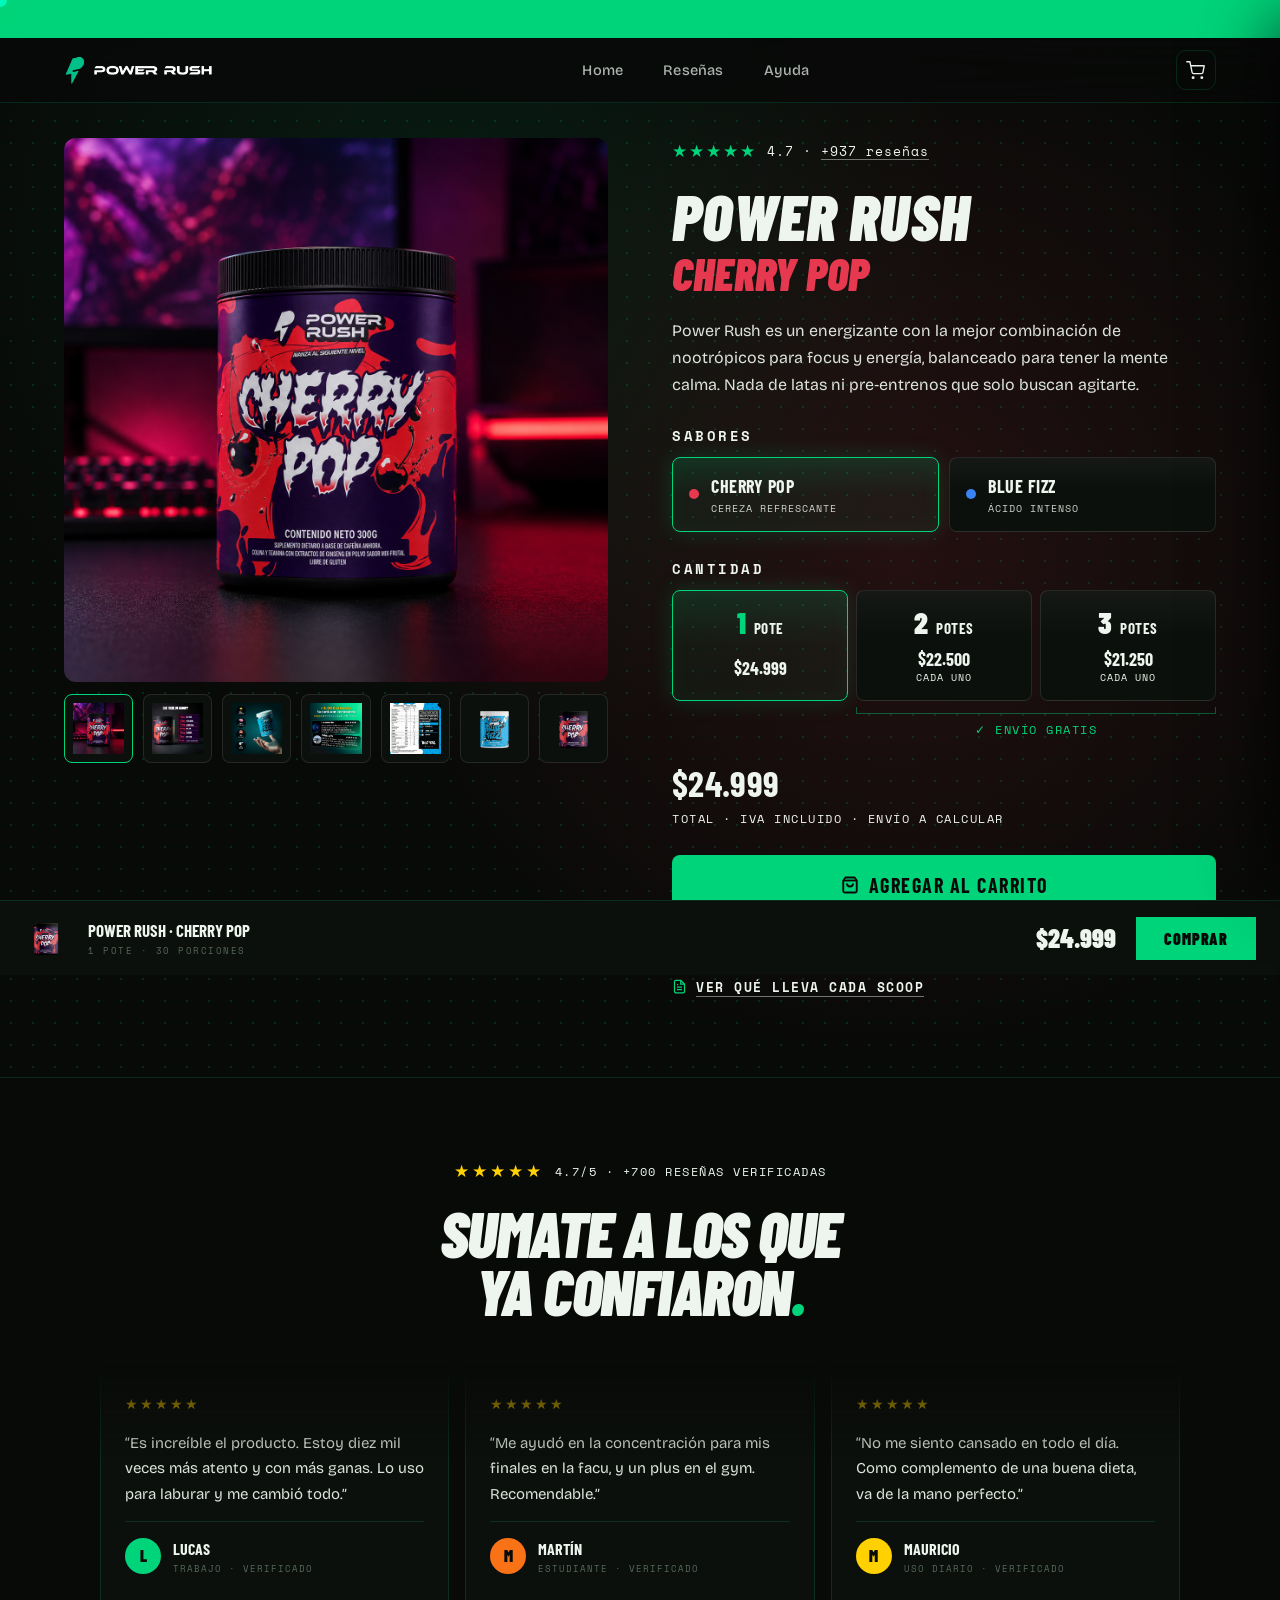
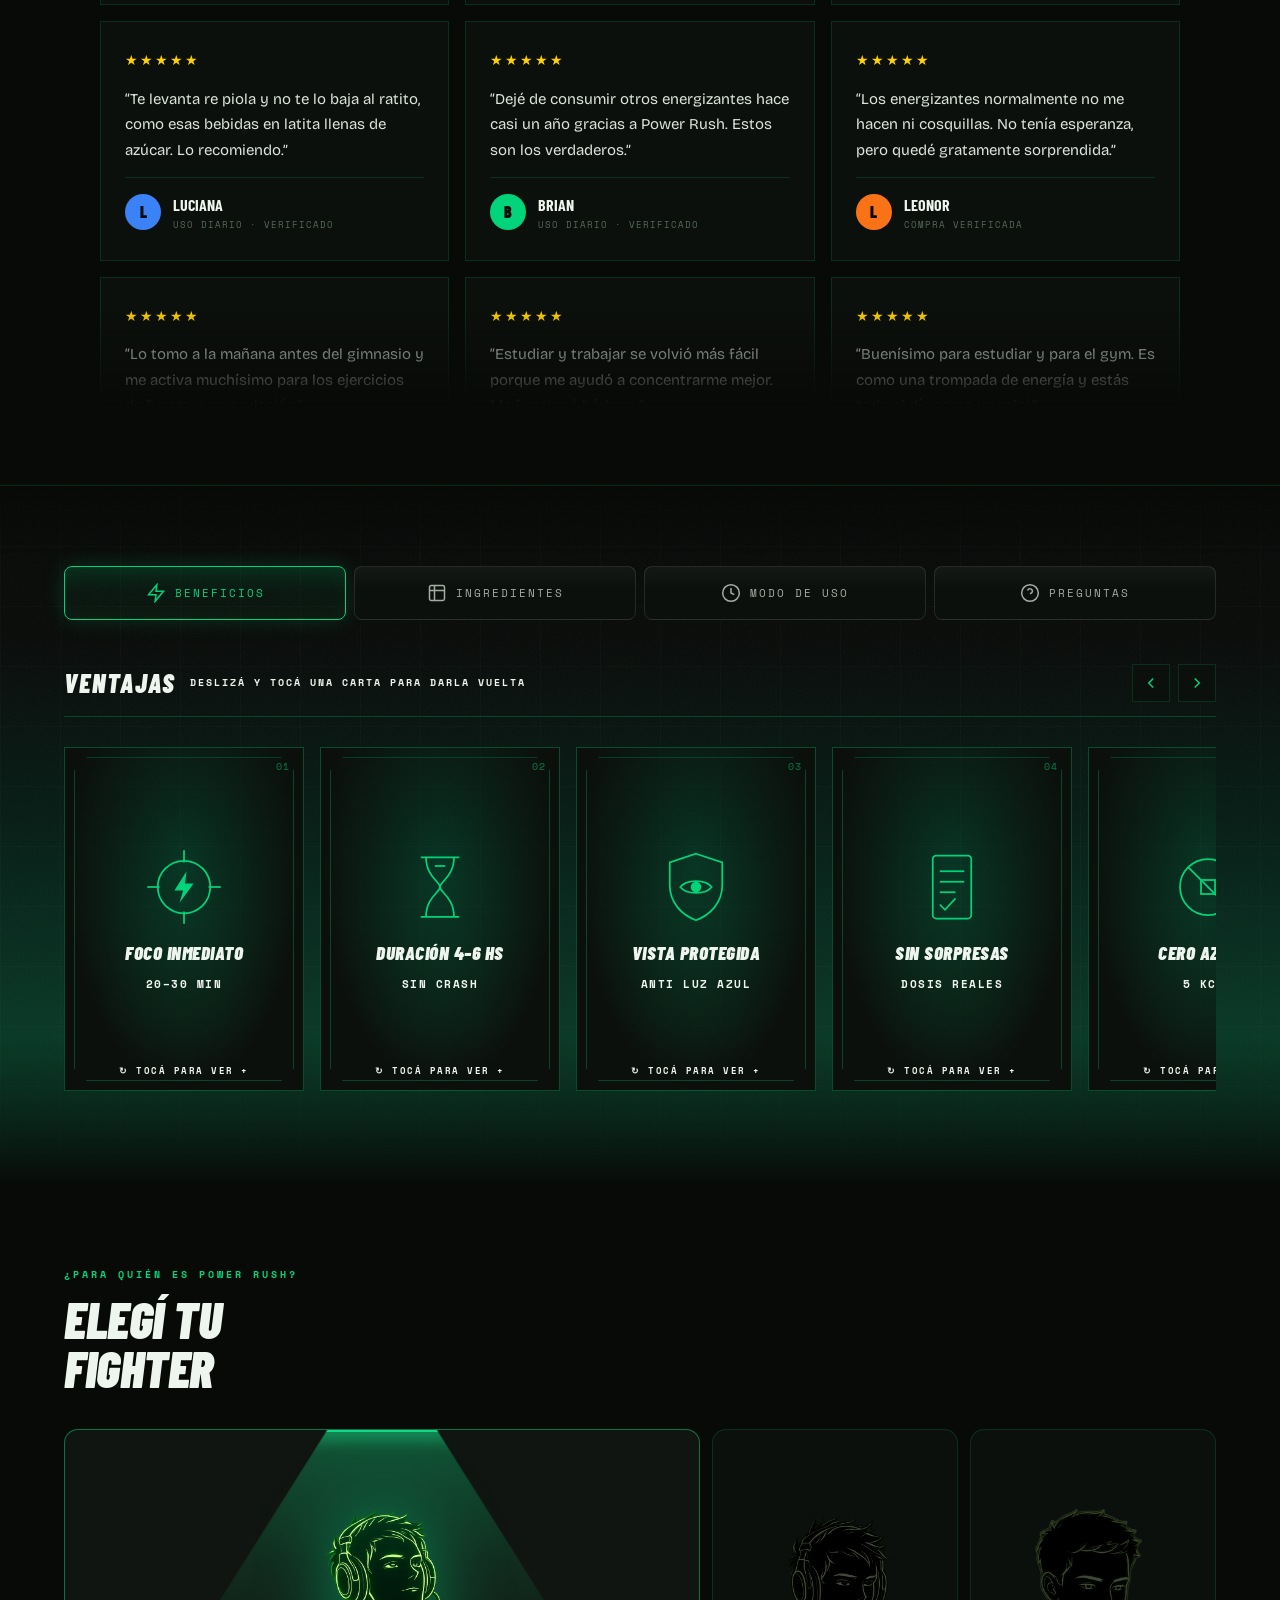
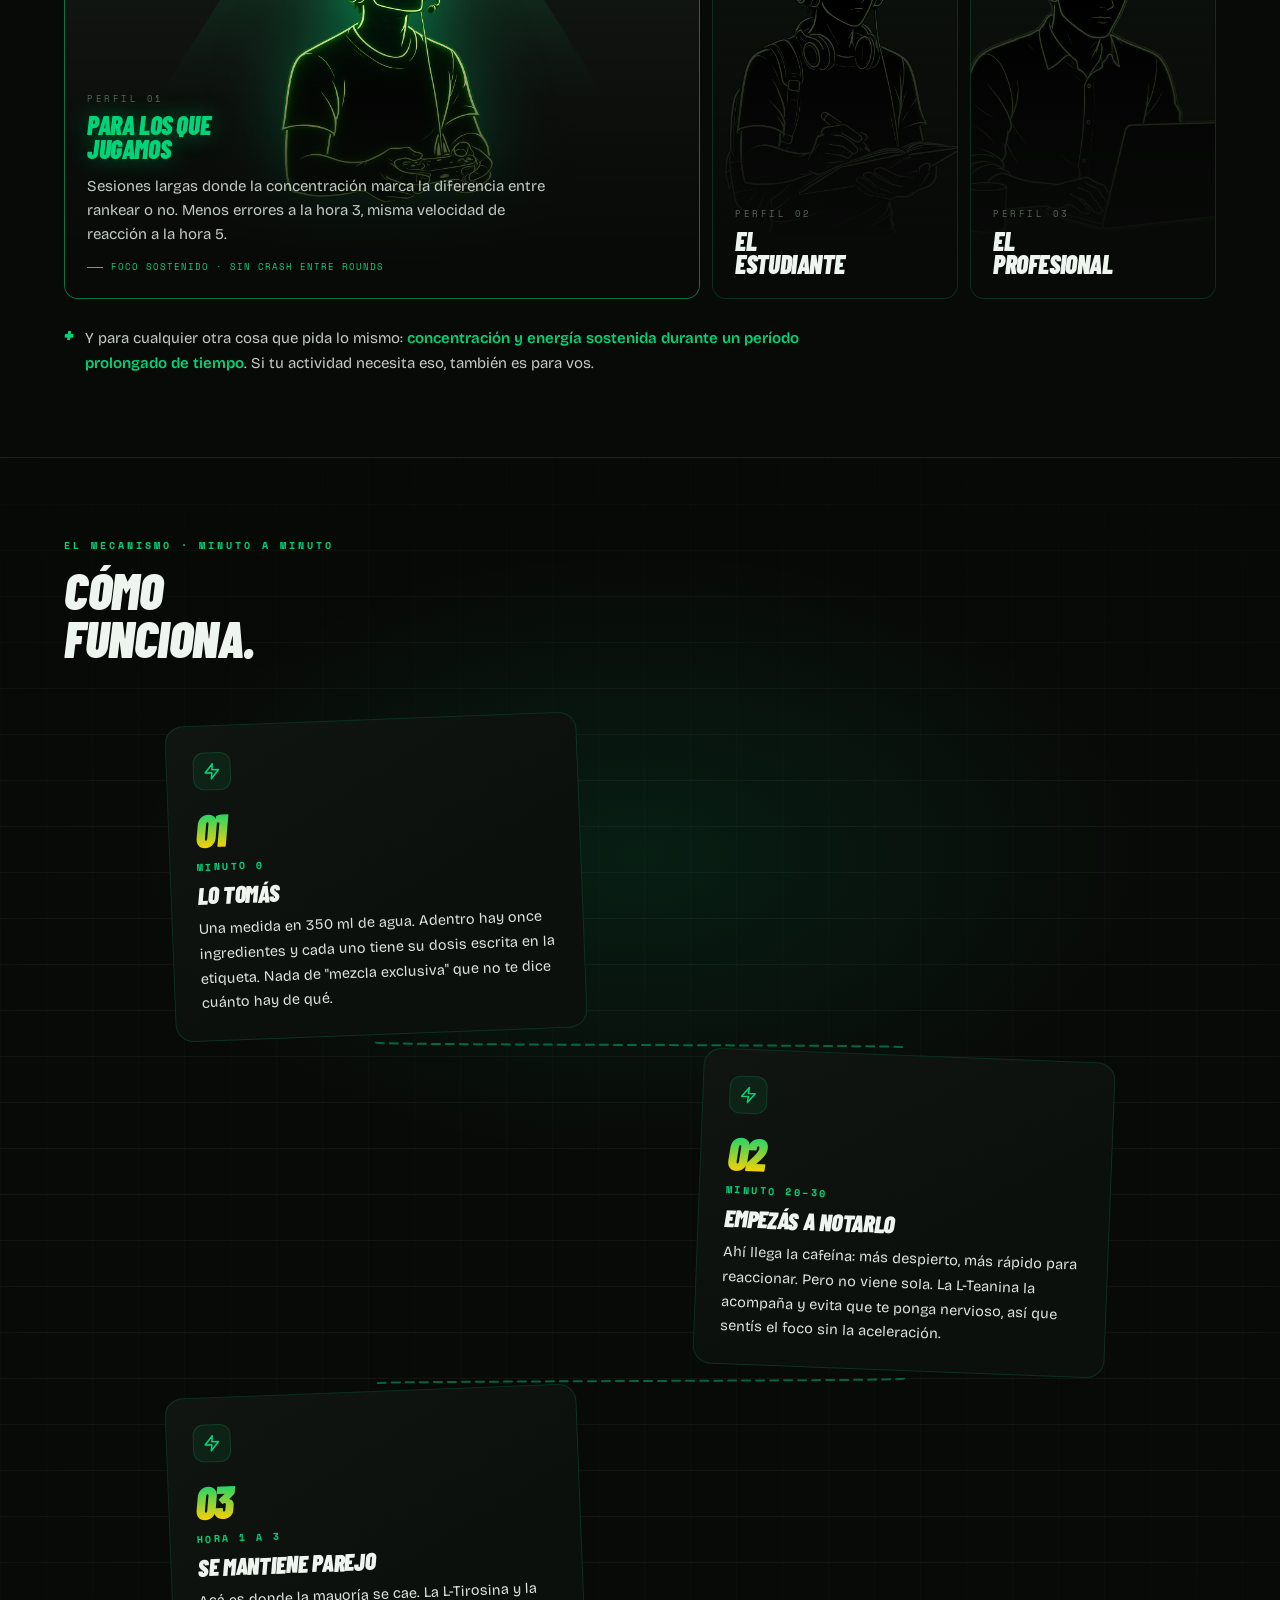
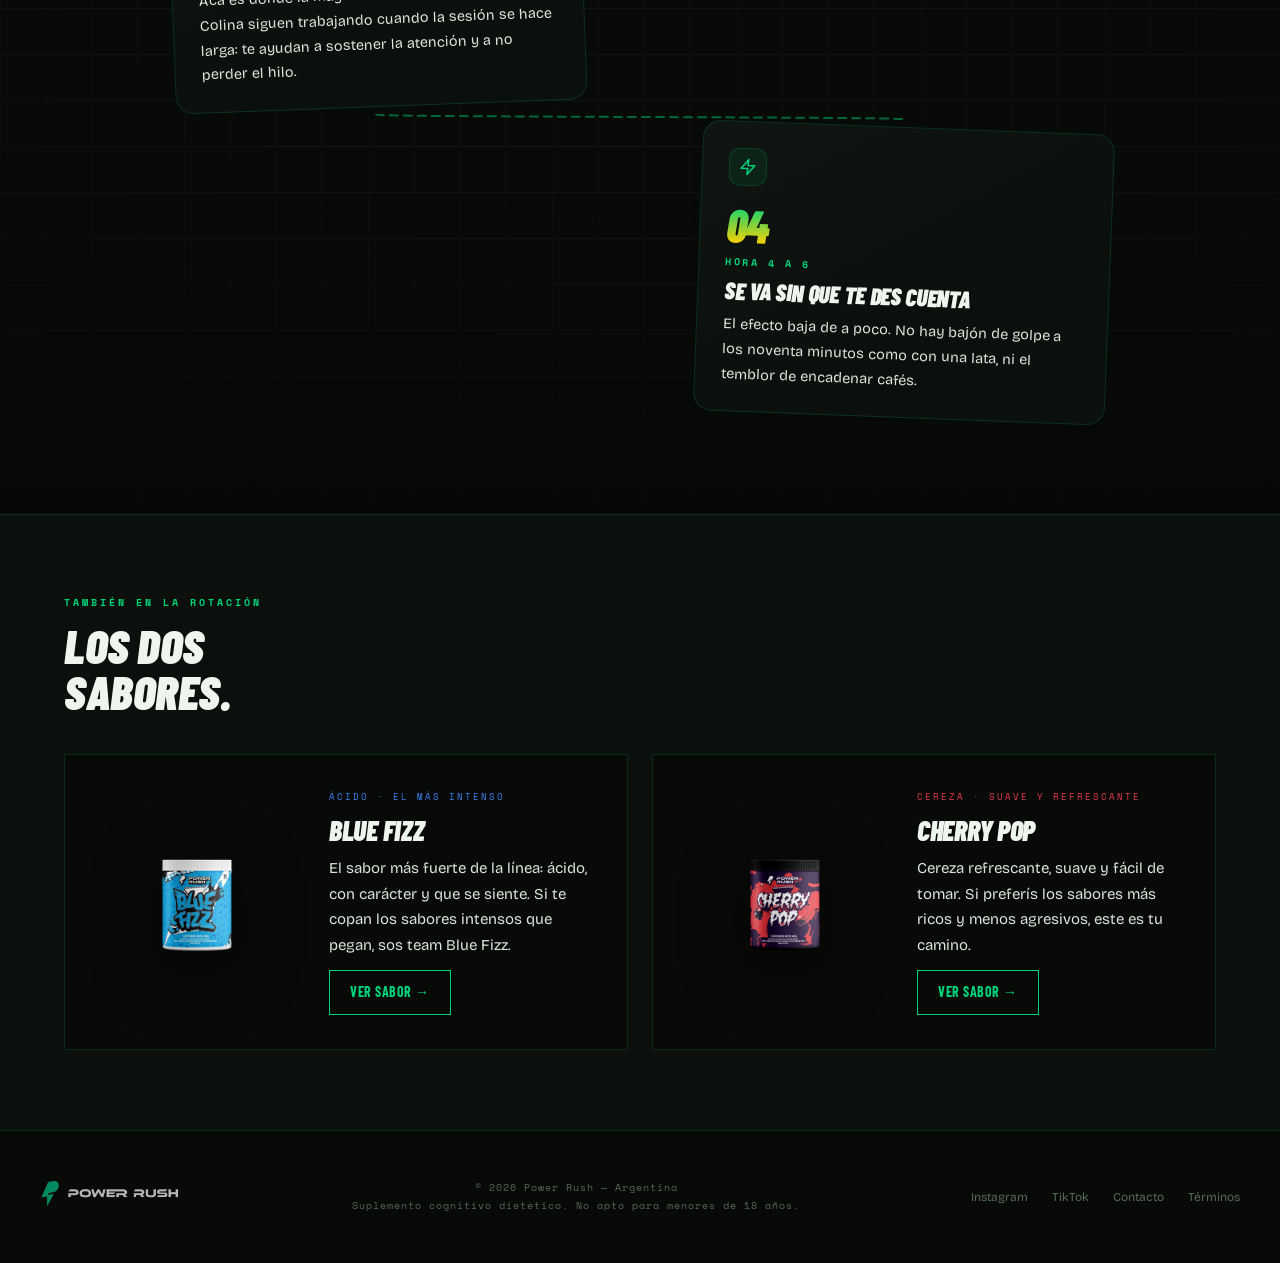
==== commit 3e437287: "Founder reescrito, fix de la nota en 3 columnas y deep link a la etiqueta PDP: .cf-note tenia displa" ====
--- a/products/powerrush/index.html
+++ b/products/powerrush/index.html
@@ -124,6 +124,8 @@
     .flavor-grid { display: grid; grid-template-columns: 1fr 1fr; gap: 10px; }
     .flavor-card { border: 1px solid rgba(255,255,255,.1); border-radius: 8px; padding: 14px 16px; display: flex; align-items: center; gap: 12px; cursor: none; transition: border-color .2s, background .2s, box-shadow .2s; background: linear-gradient(180deg, rgba(255,255,255,.035), transparent 42%), var(--bg2); }
     .flavor-card:hover { border-color: rgba(255,255,255,.22); }
+    .flavor-card.flavor-out { opacity: .4; filter: grayscale(1); pointer-events: none; }
+    .flavor-card.flavor-out .flavor-card-sub { color: var(--red); }
     .flavor-card.active { border-color: var(--green); background: linear-gradient(180deg, rgba(0,212,122,.12), rgba(0,212,122,.02) 50%), rgba(0,212,122,.03); box-shadow: 0 0 22px rgba(0,212,122,.18), inset 0 0 22px rgba(0,212,122,.05); }
     .flavor-dot { width: 10px; height: 10px; border-radius: 50%; flex-shrink: 0; }
     .flavor-dot.bf { background: var(--blue); }
@@ -1080,7 +1082,9 @@
         </div>
       </button>
     </div>
-    <p class="cf-note">Y para cualquier otra cosa que pida lo mismo: <b>concentración y energía sostenida durante un período prolongado de tiempo</b>. Si tu actividad necesita eso, también es para vos.</p>
+    <!-- El <span> mantiene el texto como un único flex item: sin él, cada tramo
+         suelto y el <b> se vuelven items independientes y el párrafo se parte en columnas. -->
+    <p class="cf-note"><span>Y para cualquier otra cosa que pida lo mismo: <b>concentración y energía sostenida durante un período prolongado de tiempo</b>. Si tu actividad necesita eso, también es para vos.</span></p>
   </div>
 </section>
 
@@ -1221,7 +1225,7 @@
   { src: '/assets/QUE_TIENE_UN_SCOOP.png',    alt: 'Qué tiene un scoop de Power Rush' },
   { src: '/assets/pq_Powe_Blue.png',          alt: 'Por qué Power Rush: más energía, foco, sin azúcar' },
   { src: '/assets/REVIEWS_FOTOS.png',         alt: 'Reseñas de clientes' },
-  { src: '/assets/INFO_BLUE_FIZZ.png',        alt: 'Información nutricional Blue Fizz' },
+  { src: '/assets/INFO_BLUE_FIZZ.png',        alt: 'Información nutricional Blue Fizz', label: true },
   { src: '/assets/BLUE_FIZZ_FRENTE_SOLO.png', alt: 'Pote Blue Fizz',  flavor: 'bf' },
   { src: '/assets/CHERRY_FRENTE_SOLO.png',    alt: 'Pote Cherry Pop', flavor: 'cp' }
 ];
@@ -1248,6 +1252,20 @@
     wrap.appendChild(b);
   });
 })();
+/* "Ver etiqueta" en la home entra como /products/powerrush#etiqueta y abre
+   directo la foto de la etiqueta. Se busca por el flag `label` y no por
+   índice fijo, para que siga funcionando si cambia el orden de la galería.
+   No usamos setGalleryIndex(): su fundido de 300 ms se vería, en la carga
+   inicial, como un parpadeo de la primera foto antes de la etiqueta. */
+(function openLabelFromHash() {
+  if (location.hash !== '#etiqueta') return;
+  const i = productGallery.findIndex(g => g.label);
+  if (i < 0) return;
+  const img = document.getElementById('prod-img');
+  img.src = productGallery[i].src;
+  img.alt = productGallery[i].alt;
+  document.querySelectorAll('.prod-thumb').forEach((t, j) => t.classList.toggle('active', j === i));
+})();
 function selectFlavor(f) {
   if (currentFlavor === f) return;
   currentFlavor = f;
@@ -1281,6 +1299,50 @@
 
 /* ADD TO CART */
 function addToCart() { if (window.PowerCart) PowerCart.add(currentFlavor, currentQty); }
+
+/* ===== CATÁLOGO VIVO — precios y stock salen de Shopify (ver cart.js) ===== */
+document.addEventListener('pr:catalog', function () {
+  var C = window.PowerCart;
+  if (!C) return;
+
+  // los tres escalones de cantidad se recalculan sobre el precio real
+  document.querySelectorAll('.qty-card').forEach(function (card) {
+    var n = parseInt(card.dataset.n, 10);
+    var unit = C.unitPrice(n);
+    card.dataset.total = C.money(unit * n);
+    var per = card.querySelector('.qty-per');
+    if (per) per.textContent = C.money(unit) + ' c/u · ' + (n * 30) + ' porciones';
+    var tot = card.querySelector('.qty-total');
+    if (tot) tot.textContent = C.money(unit);
+  });
+
+  var active = document.querySelector('.qty-card.active');
+  if (active) {
+    document.getElementById('prod-price').textContent = active.dataset.total;
+    document.getElementById('sb-price').textContent = active.dataset.total;
+  }
+
+  // sabor agotado: se deshabilita la tarjeta y, si era el elegido, se pasa al otro
+  ['bf', 'cp'].forEach(function (f) {
+    var card = document.querySelector('.flavor-card.' + f);
+    if (!card) return;
+    var out = C.soldOut(f);
+    card.classList.toggle('flavor-out', out);
+    var sub = card.querySelector('.flavor-card-sub');
+    if (out && sub && !sub.dataset.orig) { sub.dataset.orig = sub.textContent; sub.textContent = 'Sin stock'; }
+    if (!out && sub && sub.dataset.orig) { sub.textContent = sub.dataset.orig; delete sub.dataset.orig; }
+  });
+  if (C.soldOut(currentFlavor)) {
+    var other = currentFlavor === 'bf' ? 'cp' : 'bf';
+    if (!C.soldOut(other)) selectFlavor(other);
+  }
+  var cta = document.querySelector('.prod-cta');
+  if (cta) {
+    var noStock = C.soldOut('bf') && C.soldOut('cp');
+    cta.disabled = noStock;
+    if (noStock) cta.textContent = 'SIN STOCK POR AHORA';
+  }
+});
 
 /* TABS */
 /* REVIEWS reales (columnas que scrollean, como la home) */
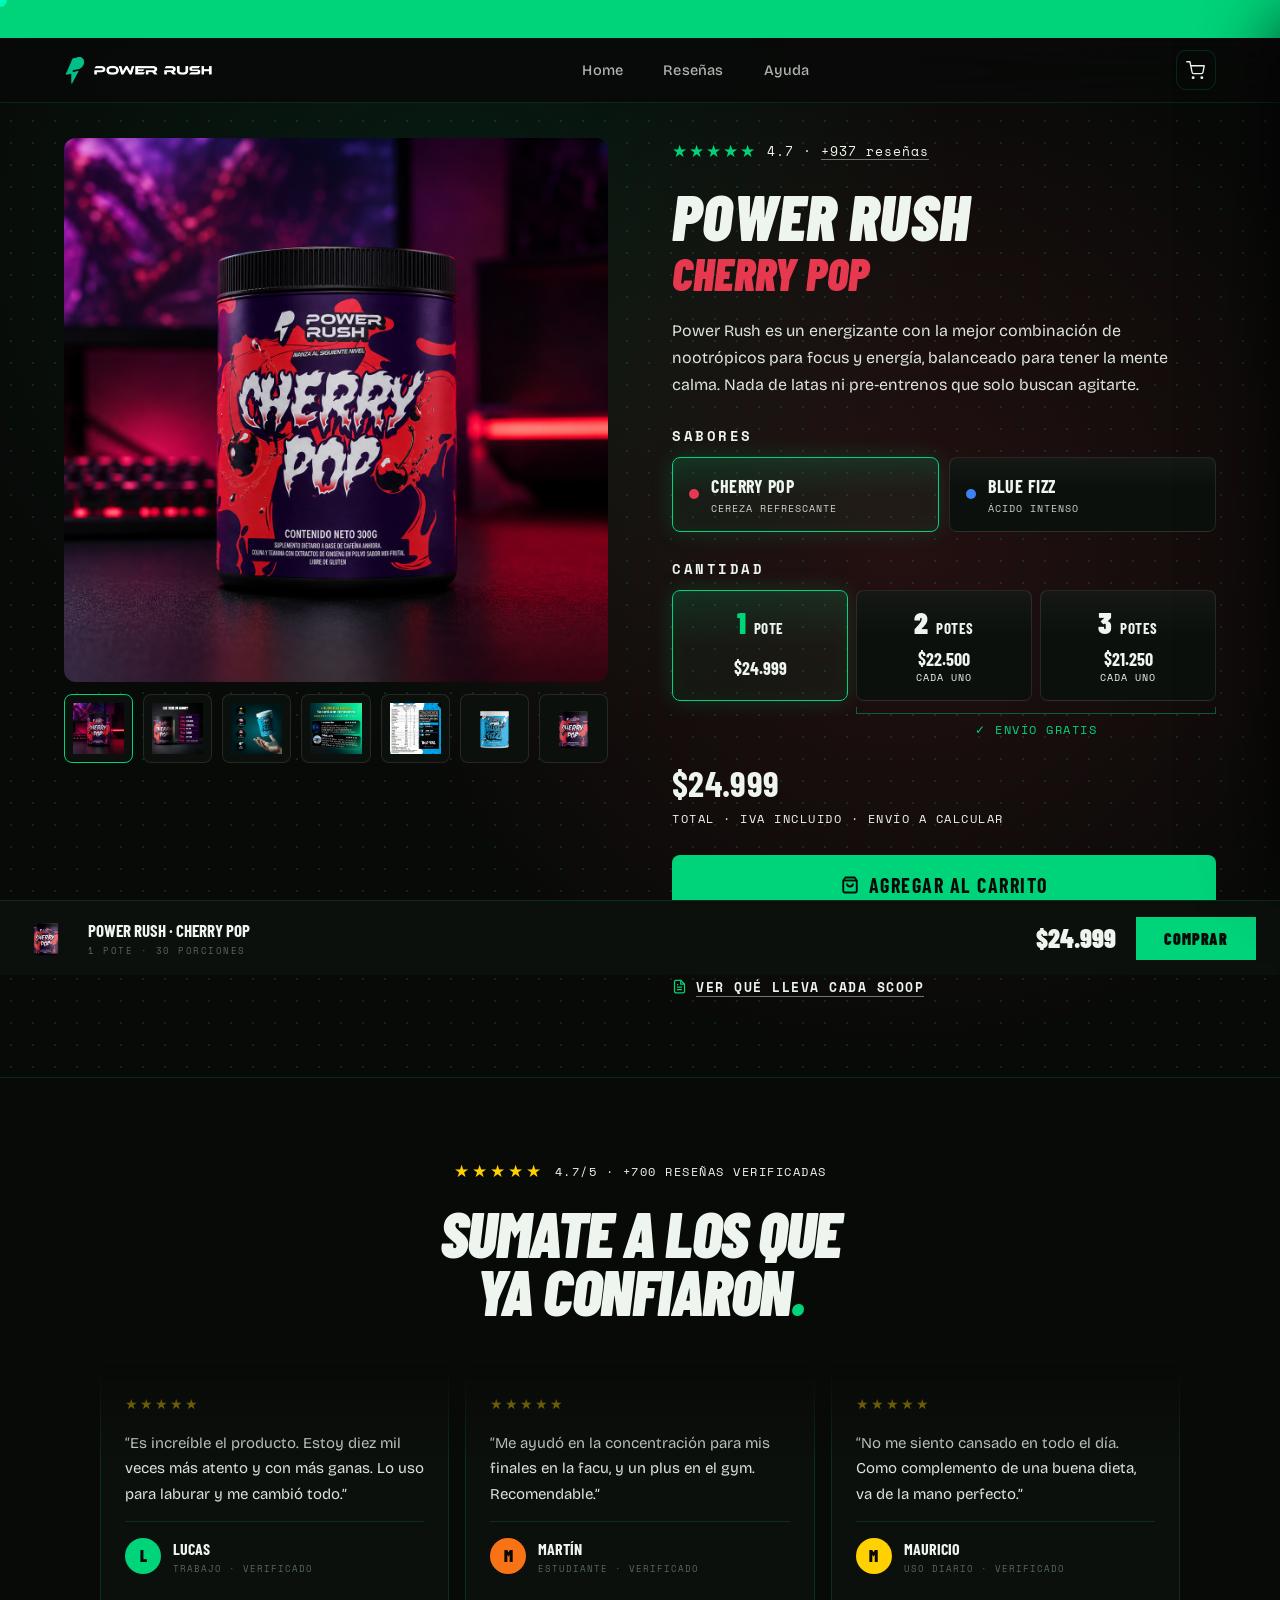
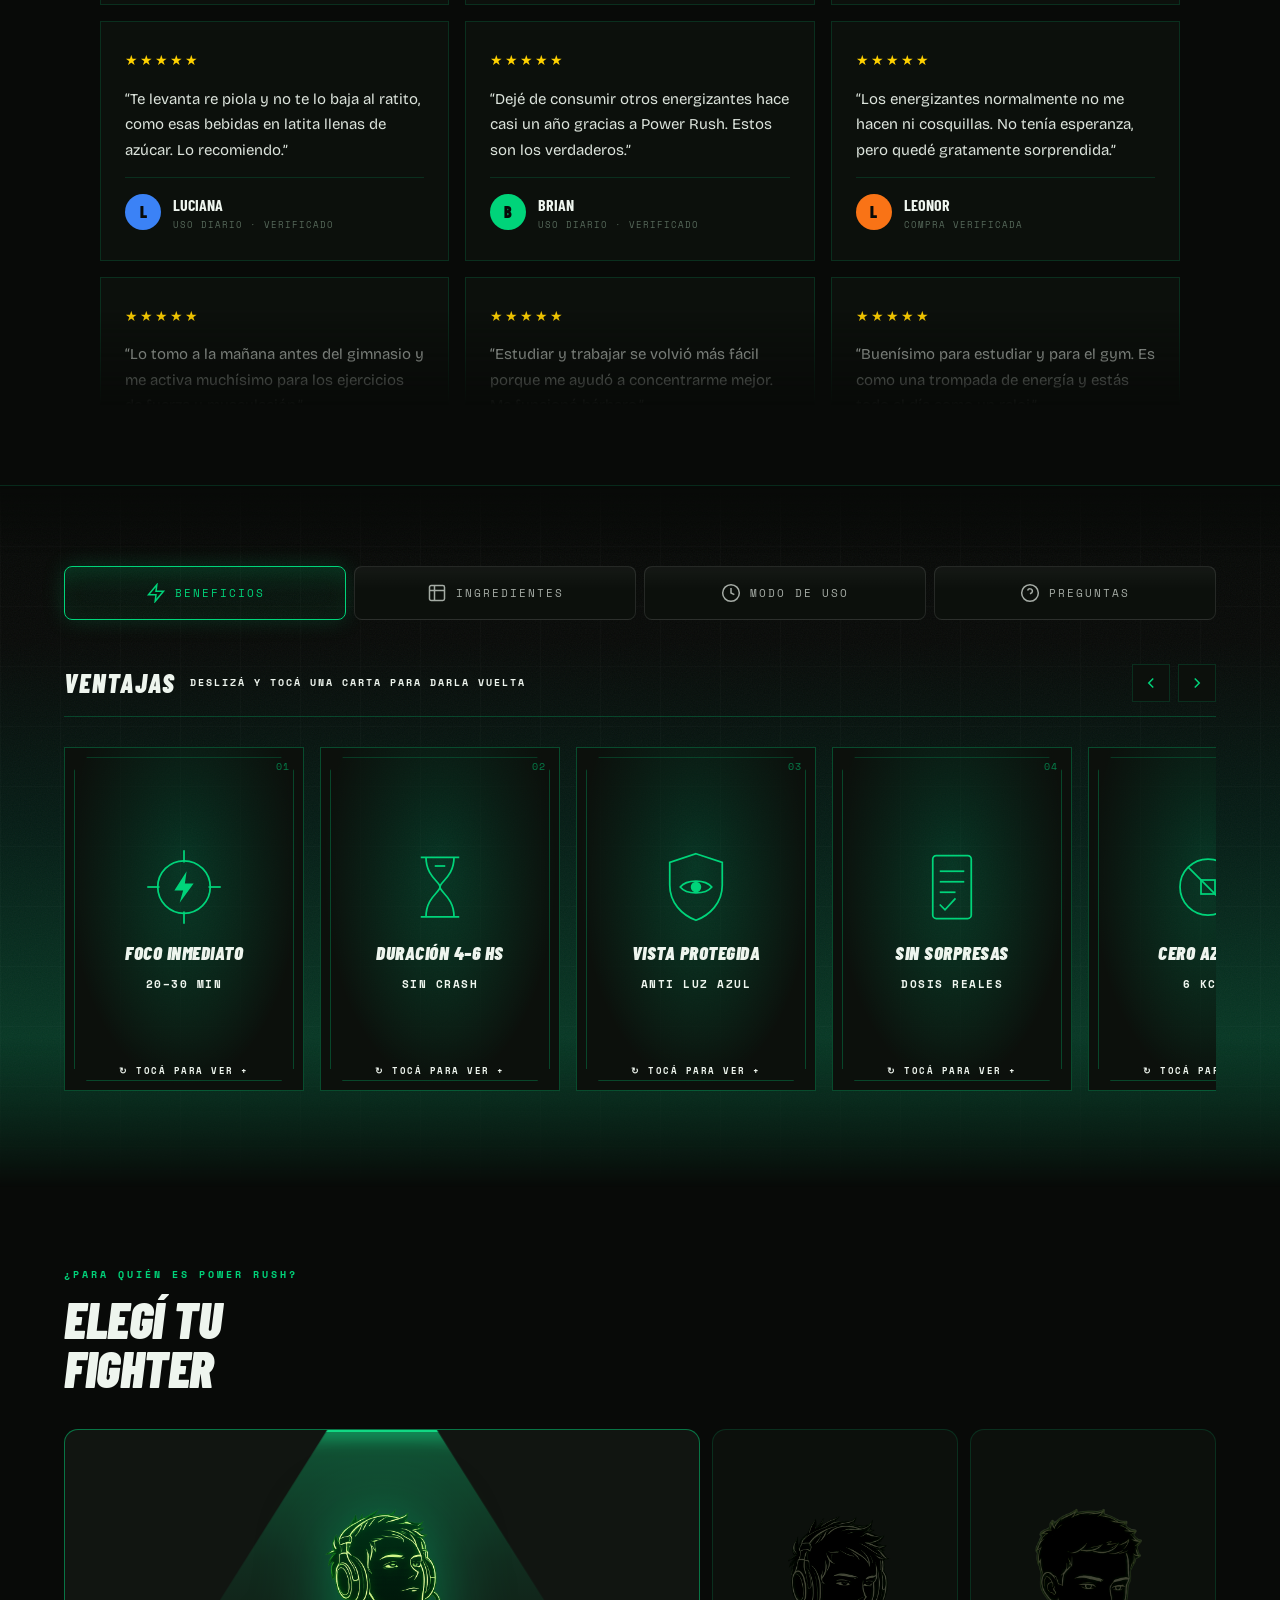
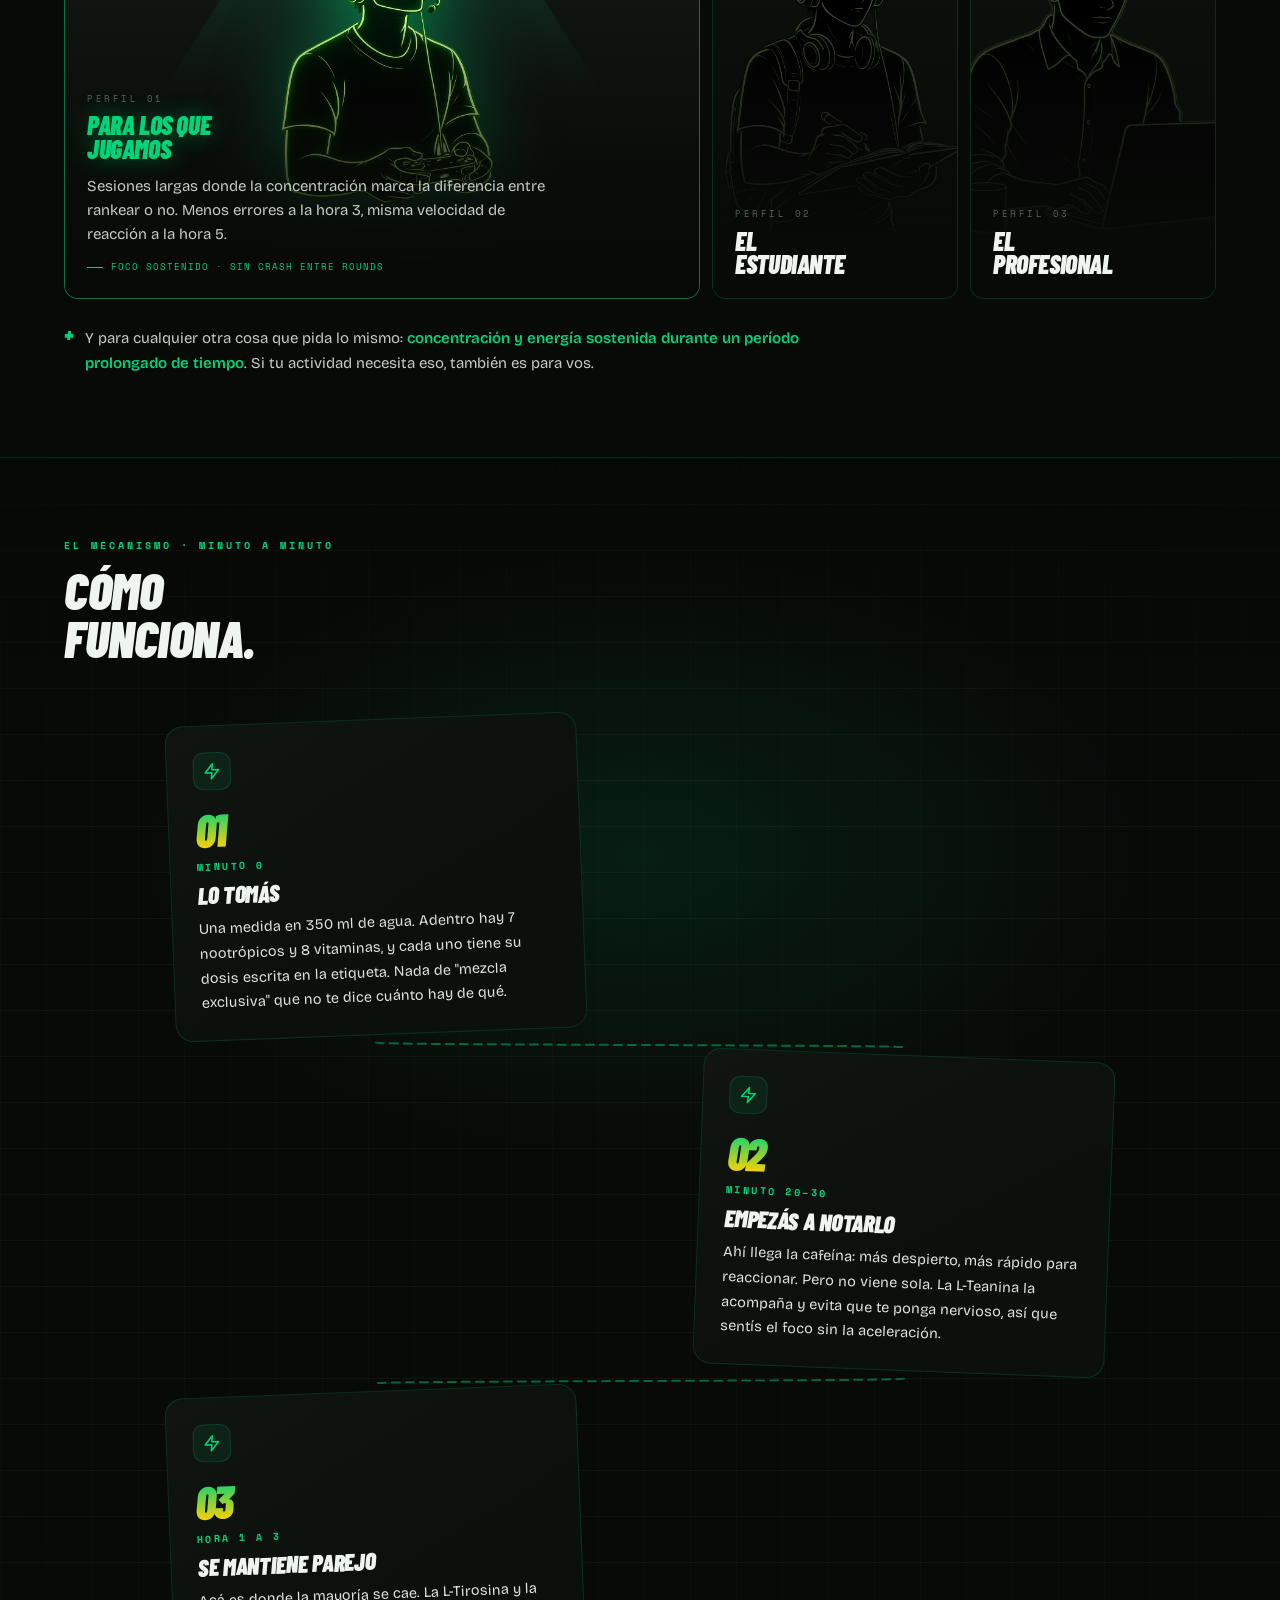
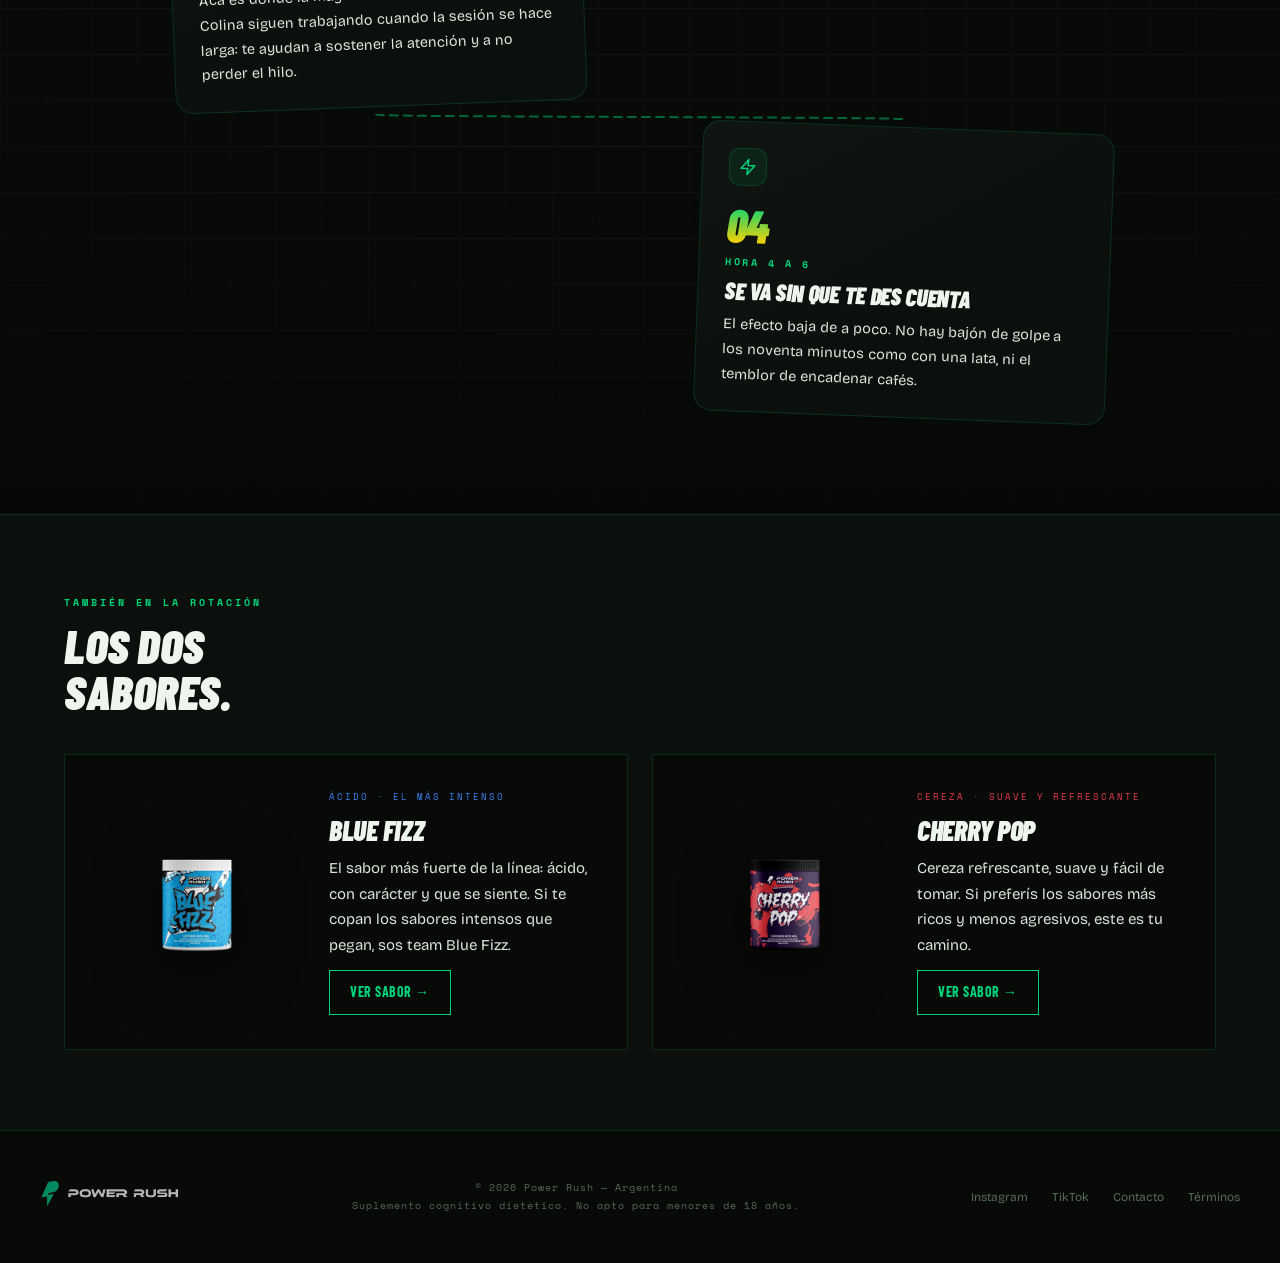
==== commit 69f01650: "Dosis y datos de home y tienda alineados con la etiqueta nueva La web tenia valores distintos a los " ====
--- a/products/powerrush/index.html
+++ b/products/powerrush/index.html
@@ -851,7 +851,7 @@
               <div class="wc-face wc-back">
                 <div class="wc-back-title">Vista protegida</div>
                 <div class="wc-back-rule"></div>
-                <div class="wc-back-desc">20mg de Luteína protegen tus ojos de la luz azul de la pantalla. Pensado para las horas frente al monitor.</div>
+                <div class="wc-back-desc">4mg de Luteína protegen tus ojos de la luz azul de la pantalla. Pensado para las horas frente al monitor.</div>
                 <span class="wc-flip-hint">↻ Tocá para volver</span>
               </div>
             </div>
@@ -881,13 +881,13 @@
                 <span class="wc-index">05</span>
                 <span class="wc-illu"><svg width="84" height="84" viewBox="0 0 96 96" fill="none" stroke="currentColor" stroke-width="2"><circle cx="48" cy="48" r="32"/><line x1="25" y1="25" x2="71" y2="71"/><rect x="40" y="40" width="16" height="16"/></svg></span>
                 <span class="wc-name">Cero azúcar</span>
-                <span class="wc-tag">5 kcal</span>
+                <span class="wc-tag">6 kcal</span>
                 <span class="wc-flip-hint">↻ Tocá para ver +</span>
               </div>
               <div class="wc-face wc-back">
                 <div class="wc-back-title">Cero azúcar</div>
                 <div class="wc-back-rule"></div>
-                <div class="wc-back-desc">Cero azúcar y solo 5 calorías por porción. Endulzado con sucralosa, sin impacto en tu glucosa en sangre.</div>
+                <div class="wc-back-desc">Cero azúcar y solo 6 calorías por porción. Endulzado con sucralosa, sin impacto en tu glucosa en sangre.</div>
                 <span class="wc-flip-hint">↻ Tocá para volver</span>
               </div>
             </div>
@@ -919,7 +919,7 @@
     <div class="tab-panel" id="tab-ingredientes">
       <div class="ing-wrap">
         <div class="ing-head">
-          <span class="ing-head-hint">↔ Deslizá para ver los 9 ingredientes</span>
+          <span class="ing-head-hint">↔ Deslizá para ver los 8 ingredientes</span>
           <div class="ing-arrows">
             <button type="button" class="wc-arrow" onclick="scrollIng(-1)" aria-label="Anterior"><svg width="18" height="18" fill="none" stroke="currentColor" stroke-width="2" viewBox="0 0 24 24"><polyline points="15 18 9 12 15 6"/></svg></button>
             <button type="button" class="wc-arrow" onclick="scrollIng(1)" aria-label="Siguiente"><svg width="18" height="18" fill="none" stroke="currentColor" stroke-width="2" viewBox="0 0 24 24"><polyline points="9 18 15 12 9 6"/></svg></button>
@@ -927,13 +927,13 @@
         </div>
         <div class="ing-rail" id="ing-rail">
           <div class="ing-card"><div class="ing-card-glow"></div><div class="ing-card-top"><span class="ing-card-name">Taurina</span><span class="ing-card-fn">Energía y aguante</span></div><div class="ing-card-dose"><b>700</b><span>mg</span></div></div>
-          <div class="ing-card"><div class="ing-card-glow"></div><div class="ing-card-top"><span class="ing-card-name">L-Tirosina</span><span class="ing-card-fn">Foco y claridad</span></div><div class="ing-card-dose"><b>500</b><span>mg</span></div></div>
+          <div class="ing-card"><div class="ing-card-glow"></div><div class="ing-card-top"><span class="ing-card-name">L-Tirosina</span><span class="ing-card-fn">Foco y claridad</span></div><div class="ing-card-dose"><b>750</b><span>mg</span></div></div>
           <div class="ing-card"><div class="ing-card-glow"></div><div class="ing-card-top"><span class="ing-card-name">Colina</span><span class="ing-card-fn">Memoria y cognición</span></div><div class="ing-card-dose"><b>300</b><span>mg</span></div></div>
           <div class="ing-card"><div class="ing-card-glow"></div><div class="ing-card-top"><span class="ing-card-name">Cafeína</span><span class="ing-card-fn">Alerta inmediata</span></div><div class="ing-card-dose"><b>140</b><span>mg</span></div></div>
           <div class="ing-card"><div class="ing-card-glow"></div><div class="ing-card-top"><span class="ing-card-name">L-Teanina</span><span class="ing-card-fn">Calma sin bajón</span></div><div class="ing-card-dose"><b>140</b><span>mg</span></div></div>
           <div class="ing-card"><div class="ing-card-glow"></div><div class="ing-card-top"><span class="ing-card-name">Ginseng</span><span class="ing-card-fn">Resistencia mental</span></div><div class="ing-card-dose"><b>200</b><span>mg</span></div></div>
-          <div class="ing-card"><div class="ing-card-glow"></div><div class="ing-card-top"><span class="ing-card-name">Luteína</span><span class="ing-card-fn">Vista · anti luz azul</span></div><div class="ing-card-dose"><b>20</b><span>mg</span></div></div>
-          <div class="ing-card ing-card-vit"><div class="ing-card-glow"></div><div class="ing-card-top"><span class="ing-card-name">Vitaminas</span><span class="ing-card-fn">Complejo B + C</span></div><div class="ing-card-vitlist">C · B1 · B2 · B3 · B5 · B9 · B12</div></div>
+          <div class="ing-card"><div class="ing-card-glow"></div><div class="ing-card-top"><span class="ing-card-name">Luteína</span><span class="ing-card-fn">Vista · anti luz azul</span></div><div class="ing-card-dose"><b>4</b><span>mg</span></div></div>
+          <div class="ing-card ing-card-vit"><div class="ing-card-glow"></div><div class="ing-card-top"><span class="ing-card-name">Vitaminas</span><span class="ing-card-fn">Complejo B + C + E</span></div><div class="ing-card-vitlist">C · E · B1 · B2 · B3 · B5 · B9 · B12</div></div>
         </div>
         <div class="ing-footer">
           <span class="ing-note-text">Valores por porción (10g) · 30 porciones por envase</span>
@@ -998,7 +998,7 @@
         </div>
         <div class="faq-item">
           <button class="faq-q" onclick="toggleFaq(this)">¿Tiene azúcar?<span class="faq-ico">+</span></button>
-          <div class="faq-a">Cero azúcar. 5 calorías por porción. Está endulzado con sucralosa, sin impacto en el nivel de glucosa en sangre.</div>
+          <div class="faq-a">Cero azúcar. 6 calorías por porción. Está endulzado con sucralosa, sin impacto en el nivel de glucosa en sangre.</div>
         </div>
         <div class="faq-item">
           <button class="faq-q" onclick="toggleFaq(this)">¿Lo puedo tomar si no juego videojuegos?<span class="faq-ico">+</span></button>
@@ -1102,7 +1102,7 @@
           <div class="hw-n">01</div>
           <div class="hw-time">Minuto 0</div>
           <h3 class="hw-t">Lo tomás</h3>
-          <p class="hw-d">Una medida en 350 ml de agua. Adentro hay once ingredientes y cada uno tiene su dosis escrita en la etiqueta. Nada de "mezcla exclusiva" que no te dice cuánto hay de qué.</p>
+          <p class="hw-d">Una medida en 350 ml de agua. Adentro hay 7 nootrópicos y 8 vitaminas, y cada uno tiene su dosis escrita en la etiqueta. Nada de "mezcla exclusiva" que no te dice cuánto hay de qué.</p>
         </article>
         <article class="hw-card">
           <span class="hw-ico"><svg viewBox="0 0 24 24" fill="none" stroke="currentColor" stroke-width="2" stroke-linecap="round" stroke-linejoin="round" aria-hidden="true"><polygon points="13 2 3 14 12 14 11 22 21 10 12 10 13 2"/></svg></span>
